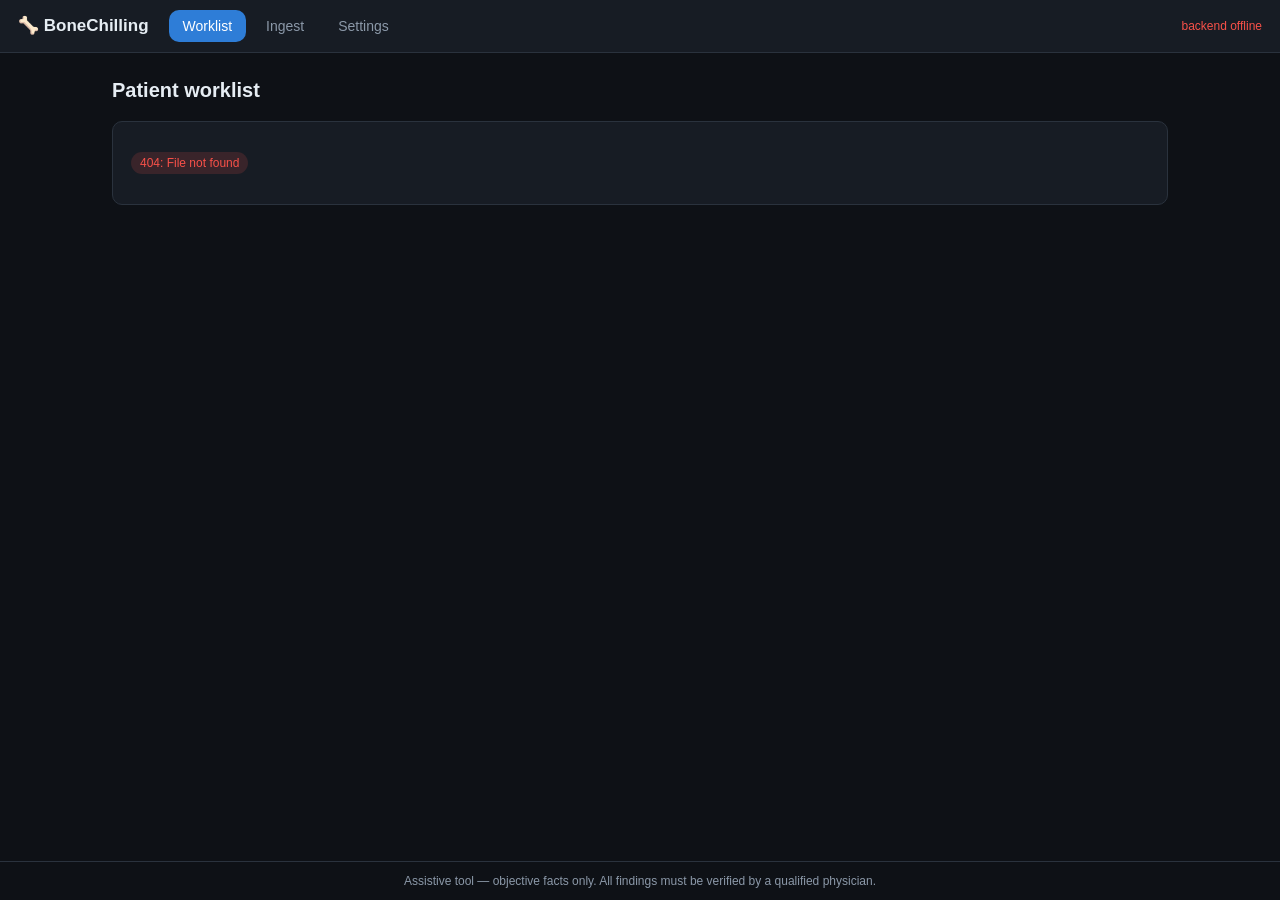
==== src/bonechiling/webui/index.html @ a7011df2 "Phase 3: desktop UI (static SPA) + pywebview shell - webui/: no-build single-page app (index.html + " ====
<!DOCTYPE html>
<html lang="en">
<head>
  <meta charset="UTF-8" />
  <meta name="viewport" content="width=device-width, initial-scale=1.0" />
  <title>BoneChilling — Orthopedic X-ray Reader</title>
  <link rel="stylesheet" href="styles.css" />
</head>
<body>
  <header class="topbar">
    <div class="brand">🦴 BoneChilling</div>
    <nav id="nav">
      <button data-view="worklist" class="active">Worklist</button>
      <button data-view="ingest">Ingest</button>
      <button data-view="settings">Settings</button>
    </nav>
    <div id="conn" class="conn">connecting…</div>
  </header>

  <main id="app"><div class="loading">Loading…</div></main>

  <footer class="disclaimer">
    Assistive tool — objective facts only. All findings must be verified by a qualified physician.
  </footer>

  <script type="module" src="app.js"></script>
</body>
</html>
---- src/bonechiling/webui/styles.css ----
:root {
  --bg: #0e1116; --panel: #171c24; --panel2: #1e252f; --border: #2a323d;
  --text: #e6edf3; --muted: #8b98a8; --accent: #4da3ff; --accent2: #2e7dd7;
  --ok: #3fb950; --warn: #d29922; --err: #f85149; --radius: 10px;
}
* { box-sizing: border-box; }
body {
  margin: 0; background: var(--bg); color: var(--text);
  font: 14px/1.5 -apple-system, "Segoe UI", Roboto, sans-serif;
  display: flex; flex-direction: column; min-height: 100vh;
}
.topbar {
  display: flex; align-items: center; gap: 20px; padding: 10px 18px;
  background: var(--panel); border-bottom: 1px solid var(--border);
}
.brand { font-size: 17px; font-weight: 700; }
#nav { display: flex; gap: 6px; flex: 1; }
#nav button {
  background: transparent; color: var(--muted); border: none; padding: 8px 14px;
  border-radius: var(--radius); cursor: pointer; font-size: 14px;
}
#nav button:hover { color: var(--text); background: var(--panel2); }
#nav button.active { color: #fff; background: var(--accent2); }
.conn { font-size: 12px; color: var(--muted); }
.conn.ok { color: var(--ok); } .conn.err { color: var(--err); }

main { flex: 1; padding: 22px; max-width: 1100px; width: 100%; margin: 0 auto; }
.disclaimer { text-align: center; color: var(--muted); font-size: 12px; padding: 10px; border-top: 1px solid var(--border); }

h2 { margin: 0 0 16px; font-size: 20px; }
.card { background: var(--panel); border: 1px solid var(--border); border-radius: var(--radius); padding: 18px; margin-bottom: 16px; }
label { display: block; font-size: 13px; color: var(--muted); margin: 12px 0 4px; }
input, select, textarea {
  width: 100%; background: var(--panel2); color: var(--text); border: 1px solid var(--border);
  border-radius: 8px; padding: 9px 11px; font: inherit;
}
textarea { resize: vertical; min-height: 70px; font-family: ui-monospace, monospace; }
button.btn {
  background: var(--accent2); color: #fff; border: none; border-radius: 8px;
  padding: 10px 18px; font-size: 14px; cursor: pointer; margin-top: 14px;
}
button.btn:hover { background: var(--accent); }
button.btn.secondary { background: var(--panel2); border: 1px solid var(--border); }
button.btn:disabled { opacity: .5; cursor: default; }

.row { display: flex; gap: 14px; flex-wrap: wrap; } .row > * { flex: 1; min-width: 220px; }
.pill { display: inline-block; padding: 2px 9px; border-radius: 999px; font-size: 12px; }
.pill.ok { background: rgba(63,185,80,.15); color: var(--ok); }
.pill.warn { background: rgba(210,153,34,.15); color: var(--warn); }
.pill.err { background: rgba(248,81,73,.15); color: var(--err); }
.pill.muted { background: var(--panel2); color: var(--muted); }

table { width: 100%; border-collapse: collapse; }
th, td { text-align: left; padding: 10px 12px; border-bottom: 1px solid var(--border); }
th { color: var(--muted); font-weight: 600; font-size: 12px; text-transform: uppercase; letter-spacing: .04em; }
tr.clickable:hover { background: var(--panel2); cursor: pointer; }

.log { background: #0a0d11; border: 1px solid var(--border); border-radius: 8px; padding: 12px;
  font-family: ui-monospace, monospace; font-size: 12.5px; max-height: 340px; overflow: auto; white-space: pre-wrap; }
.notice { background: rgba(210,153,34,.1); border: 1px solid var(--warn); color: #f0d08a;
  border-radius: 8px; padding: 10px 12px; font-size: 13px; margin-bottom: 14px; }
.muted { color: var(--muted); }
.kv { display: grid; grid-template-columns: 130px 1fr; gap: 6px 12px; font-size: 13px; }
.kv .k { color: var(--muted); }
.hint { font-size: 12px; color: var(--muted); margin-top: 4px; }
.progress-bar { height: 8px; background: var(--panel2); border-radius: 999px; overflow: hidden; margin: 10px 0; }
.progress-bar > div { height: 100%; background: var(--accent); width: 0; transition: width .3s; }
.films { display: grid; grid-template-columns: repeat(auto-fill, minmax(260px,1fr)); gap: 14px; }
.film { background: var(--panel2); border: 1px solid var(--border); border-radius: 8px; padding: 12px; }
.film h4 { margin: 0 0 6px; font-size: 14px; }
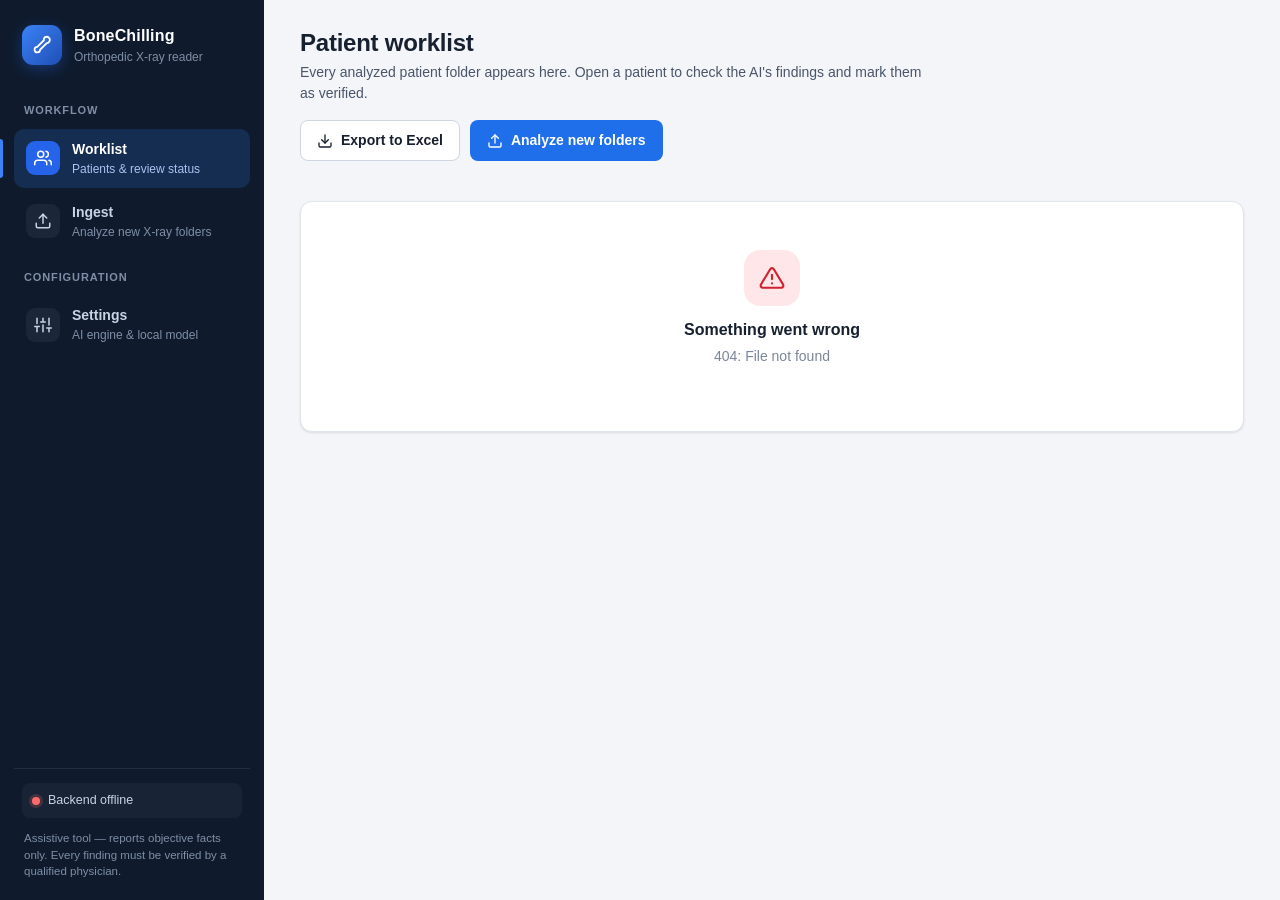
==== commit 459eea06: "Redesign web UI: structured layout, dashboard, guided ingest - App shell with sidebar navigation (se" ====
--- a/src/bonechiling/webui/index.html
+++ b/src/bonechiling/webui/index.html
@@ -7,22 +7,47 @@
   <link rel="stylesheet" href="styles.css" />
 </head>
 <body>
-  <header class="topbar">
-    <div class="brand">🦴 BoneChilling</div>
-    <nav id="nav">
-      <button data-view="worklist" class="active">Worklist</button>
-      <button data-view="ingest">Ingest</button>
-      <button data-view="settings">Settings</button>
-    </nav>
-    <div id="conn" class="conn">connecting…</div>
-  </header>
+  <div class="shell">
+    <aside class="sidebar">
+      <div class="brand">
+        <div class="brand-mark" aria-hidden="true">
+          <svg viewBox="0 0 24 24"><path d="M17 3a3 3 0 0 0-2.9 3.8L6.8 14.1A3 3 0 1 0 9.9 17.2l7.3-7.3A3 3 0 1 0 17 3Z"/></svg>
+        </div>
+        <div>
+          <div class="brand-name">BoneChilling</div>
+          <div class="brand-sub">Orthopedic X-ray reader</div>
+        </div>
+      </div>
 
-  <main id="app"><div class="loading">Loading…</div></main>
+      <nav id="nav" aria-label="Main">
+        <div class="nav-group">Workflow</div>
+        <button data-view="worklist" class="active">
+          <span class="ico" data-icon="users"></span>
+          <span class="nav-text"><b>Worklist</b><small>Patients &amp; review status</small></span>
+        </button>
+        <button data-view="ingest">
+          <span class="ico" data-icon="upload"></span>
+          <span class="nav-text"><b>Ingest</b><small>Analyze new X-ray folders</small></span>
+        </button>
+        <div class="nav-group">Configuration</div>
+        <button data-view="settings">
+          <span class="ico" data-icon="sliders"></span>
+          <span class="nav-text"><b>Settings</b><small>AI engine &amp; local model</small></span>
+        </button>
+      </nav>
 
-  <footer class="disclaimer">
-    Assistive tool — objective facts only. All findings must be verified by a qualified physician.
-  </footer>
+      <div class="sidebar-foot">
+        <div id="conn" class="conn"><span class="dot"></span><span class="conn-text">Connecting…</span></div>
+        <p class="disclaimer">
+          Assistive tool — reports objective facts only. Every finding must be verified by a qualified physician.
+        </p>
+      </div>
+    </aside>
 
+    <main id="app"><div class="loading">Loading…</div></main>
+  </div>
+
+  <div id="toasts" aria-live="polite"></div>
   <script type="module" src="app.js"></script>
 </body>
 </html>
--- a/src/bonechiling/webui/styles.css
+++ b/src/bonechiling/webui/styles.css
@@ -1,70 +1,295 @@
+/* BoneChilling UI — clinical light theme with automatic dark mode. */
 :root {
-  --bg: #0e1116; --panel: #171c24; --panel2: #1e252f; --border: #2a323d;
-  --text: #e6edf3; --muted: #8b98a8; --accent: #4da3ff; --accent2: #2e7dd7;
-  --ok: #3fb950; --warn: #d29922; --err: #f85149; --radius: 10px;
-}
+  --bg: #f3f5f9; --surface: #ffffff; --surface-2: #f7f9fc; --surface-3: #eef2f7;
+  --border: #e1e6ee; --border-strong: #cfd6e1;
+  --text: #16202f; --text-2: #4a5568; --muted: #7a8699;
+  --primary: #1f6feb; --primary-strong: #1858c4; --primary-soft: #e7f0ff;
+  --ok: #1a7f37; --ok-soft: #e3f5e8; --warn: #9a6700; --warn-soft: #fff4d6;
+  --err: #cf222e; --err-soft: #ffe7e9; --info: #6639ba; --info-soft: #f1ebff;
+  --sidebar: #0f1b2d; --sidebar-2: #17263d; --sidebar-text: #c9d4e3; --sidebar-muted: #7f8ea6;
+  --shadow: 0 1px 2px rgba(16,24,40,.05), 0 1px 3px rgba(16,24,40,.06);
+  --shadow-lg: 0 10px 30px rgba(16,24,40,.12);
+  --radius: 12px; --radius-sm: 8px;
+  --mono: ui-monospace, "Cascadia Mono", Consolas, monospace;
+}
+@media (prefers-color-scheme: dark) {
+  :root {
+    --bg: #0b1119; --surface: #121a25; --surface-2: #161f2c; --surface-3: #1c2735;
+    --border: #243143; --border-strong: #31415a;
+    --text: #e6edf5; --text-2: #b4c0d0; --muted: #8291a6;
+    --primary: #4c8dff; --primary-strong: #6aa0ff; --primary-soft: rgba(76,141,255,.14);
+    --ok: #46c46a; --ok-soft: rgba(70,196,106,.13); --warn: #e0b13f; --warn-soft: rgba(224,177,63,.13);
+    --err: #ff6b6b; --err-soft: rgba(255,107,107,.13); --info: #a985ff; --info-soft: rgba(169,133,255,.14);
+    --sidebar: #080d14; --sidebar-2: #111a26;
+    --shadow: 0 1px 2px rgba(0,0,0,.4); --shadow-lg: 0 10px 30px rgba(0,0,0,.5);
+  }
+}
+
 * { box-sizing: border-box; }
+html, body { height: 100%; }
 body {
   margin: 0; background: var(--bg); color: var(--text);
-  font: 14px/1.5 -apple-system, "Segoe UI", Roboto, sans-serif;
-  display: flex; flex-direction: column; min-height: 100vh;
-}
-.topbar {
-  display: flex; align-items: center; gap: 20px; padding: 10px 18px;
-  background: var(--panel); border-bottom: 1px solid var(--border);
-}
-.brand { font-size: 17px; font-weight: 700; }
-#nav { display: flex; gap: 6px; flex: 1; }
+  font: 14px/1.5 "Segoe UI", -apple-system, Roboto, "Helvetica Neue", sans-serif;
+  -webkit-font-smoothing: antialiased;
+}
+h1, h2, h3, h4 { margin: 0; line-height: 1.25; }
+a { color: var(--primary); }
+svg { width: 18px; height: 18px; fill: none; stroke: currentColor; stroke-width: 2; stroke-linecap: round; stroke-linejoin: round; flex: none; }
+
+/* ---------- shell ---------- */
+.shell { display: grid; grid-template-columns: 264px 1fr; min-height: 100vh; }
+.sidebar {
+  background: var(--sidebar); color: var(--sidebar-text);
+  display: flex; flex-direction: column; padding: 20px 14px;
+  position: sticky; top: 0; height: 100vh;
+}
+.brand { display: flex; align-items: center; gap: 12px; padding: 4px 8px 22px; }
+.brand-mark {
+  width: 40px; height: 40px; border-radius: 11px; display: grid; place-items: center;
+  background: linear-gradient(135deg, #3b82f6, #1f4fb5); color: #fff; box-shadow: 0 4px 14px rgba(37,99,235,.35);
+}
+.brand-mark svg { width: 22px; height: 22px; }
+.brand-name { font-weight: 700; font-size: 16px; color: #fff; letter-spacing: .01em; }
+.brand-sub { font-size: 12px; color: var(--sidebar-muted); }
+
+#nav { display: flex; flex-direction: column; gap: 4px; flex: 1; }
+.nav-group { font-size: 11px; text-transform: uppercase; letter-spacing: .08em; color: var(--sidebar-muted); padding: 14px 10px 6px; font-weight: 600; }
 #nav button {
-  background: transparent; color: var(--muted); border: none; padding: 8px 14px;
-  border-radius: var(--radius); cursor: pointer; font-size: 14px;
-}
-#nav button:hover { color: var(--text); background: var(--panel2); }
-#nav button.active { color: #fff; background: var(--accent2); }
-.conn { font-size: 12px; color: var(--muted); }
-.conn.ok { color: var(--ok); } .conn.err { color: var(--err); }
-
-main { flex: 1; padding: 22px; max-width: 1100px; width: 100%; margin: 0 auto; }
-.disclaimer { text-align: center; color: var(--muted); font-size: 12px; padding: 10px; border-top: 1px solid var(--border); }
-
-h2 { margin: 0 0 16px; font-size: 20px; }
-.card { background: var(--panel); border: 1px solid var(--border); border-radius: var(--radius); padding: 18px; margin-bottom: 16px; }
-label { display: block; font-size: 13px; color: var(--muted); margin: 12px 0 4px; }
+  display: flex; align-items: center; gap: 12px; width: 100%; text-align: left;
+  background: transparent; border: none; color: var(--sidebar-text); cursor: pointer;
+  padding: 10px 12px; border-radius: 10px; font: inherit; position: relative;
+}
+#nav button > * { pointer-events: none; }
+#nav button:hover { background: var(--sidebar-2); }
+#nav button.active { background: rgba(59,130,246,.18); color: #fff; }
+#nav button.active::before { content: ""; position: absolute; left: -14px; top: 10px; bottom: 10px; width: 3px; border-radius: 0 3px 3px 0; background: #3b82f6; }
+#nav .ico { width: 34px; height: 34px; border-radius: 9px; display: grid; place-items: center; background: rgba(255,255,255,.05); }
+#nav button.active .ico { background: #2563eb; color: #fff; }
+.nav-text { display: flex; flex-direction: column; }
+.nav-text b { font-weight: 600; font-size: 14px; }
+.nav-text small { font-size: 12px; color: var(--sidebar-muted); }
+#nav button.active .nav-text small { color: #a9c3ee; }
+
+.sidebar-foot { border-top: 1px solid rgba(255,255,255,.08); padding: 14px 8px 0; }
+.conn { display: flex; align-items: center; gap: 8px; font-size: 12.5px; padding: 8px 10px; border-radius: 8px; background: rgba(255,255,255,.04); }
+.conn .dot { width: 8px; height: 8px; border-radius: 50%; background: var(--sidebar-muted); }
+.conn.ok .dot { background: #46c46a; box-shadow: 0 0 0 3px rgba(70,196,106,.2); }
+.conn.err .dot { background: #ff6b6b; box-shadow: 0 0 0 3px rgba(255,107,107,.2); }
+.disclaimer { font-size: 11.5px; color: var(--sidebar-muted); margin: 12px 2px 0; line-height: 1.45; }
+
+main { padding: 28px 36px 48px; min-width: 0; max-width: 1280px; width: 100%; }
+.loading, .placeholder { color: var(--muted); padding: 40px; text-align: center; }
+
+/* ---------- page header ---------- */
+.page-head { display: flex; align-items: flex-end; justify-content: space-between; gap: 16px; margin-bottom: 22px; flex-wrap: wrap; }
+.page-head h1 { font-size: 24px; font-weight: 700; letter-spacing: -.01em; }
+.page-head p { margin: 4px 0 0; color: var(--text-2); max-width: 640px; }
+.crumbs { font-size: 13px; color: var(--muted); margin-bottom: 8px; display: flex; gap: 6px; align-items: center; }
+.crumbs a { color: var(--muted); text-decoration: none; cursor: pointer; }
+.crumbs a:hover { color: var(--primary); }
+.actions { display: flex; gap: 10px; flex-wrap: wrap; }
+
+/* ---------- cards ---------- */
+.card { background: var(--surface); border: 1px solid var(--border); border-radius: var(--radius); box-shadow: var(--shadow); margin-bottom: 18px; }
+.card-head { display: flex; align-items: center; justify-content: space-between; gap: 12px; padding: 16px 20px; border-bottom: 1px solid var(--border); }
+.card-head h3 { font-size: 15px; font-weight: 650; display: flex; align-items: center; gap: 9px; }
+.card-head h3 svg { color: var(--primary); }
+.card-head p { margin: 2px 0 0; font-size: 12.5px; color: var(--muted); }
+.card-body { padding: 18px 20px; }
+.card-body.flush { padding: 0; overflow-x: auto; }
+
+/* ---------- stats ---------- */
+.stats { display: grid; grid-template-columns: repeat(4, minmax(0,1fr)); gap: 16px; margin-bottom: 18px; }
+.stat { background: var(--surface); border: 1px solid var(--border); border-radius: var(--radius); box-shadow: var(--shadow); padding: 16px 18px; display: flex; gap: 14px; align-items: center; }
+.stat .ico { width: 42px; height: 42px; border-radius: 11px; display: grid; place-items: center; }
+.stat .ico svg { width: 20px; height: 20px; }
+.stat .val { font-size: 24px; font-weight: 700; line-height: 1.1; }
+.stat .lbl { font-size: 12.5px; color: var(--muted); }
+.tone-blue .ico { background: var(--primary-soft); color: var(--primary); }
+.tone-green .ico { background: var(--ok-soft); color: var(--ok); }
+.tone-amber .ico { background: var(--warn-soft); color: var(--warn); }
+.tone-purple .ico { background: var(--info-soft); color: var(--info); }
+
+.review-progress { display: flex; align-items: center; gap: 14px; font-size: 13px; color: var(--text-2); }
+.review-progress .progress { flex: 1; margin: 0; }
+
+/* ---------- forms ---------- */
+label, .label { display: block; font-size: 13px; font-weight: 600; color: var(--text); margin: 16px 0 6px; }
+label:first-child { margin-top: 0; }
+label .opt { font-weight: 400; color: var(--muted); }
 input, select, textarea {
-  width: 100%; background: var(--panel2); color: var(--text); border: 1px solid var(--border);
-  border-radius: 8px; padding: 9px 11px; font: inherit;
-}
-textarea { resize: vertical; min-height: 70px; font-family: ui-monospace, monospace; }
-button.btn {
-  background: var(--accent2); color: #fff; border: none; border-radius: 8px;
-  padding: 10px 18px; font-size: 14px; cursor: pointer; margin-top: 14px;
-}
-button.btn:hover { background: var(--accent); }
-button.btn.secondary { background: var(--panel2); border: 1px solid var(--border); }
-button.btn:disabled { opacity: .5; cursor: default; }
-
-.row { display: flex; gap: 14px; flex-wrap: wrap; } .row > * { flex: 1; min-width: 220px; }
-.pill { display: inline-block; padding: 2px 9px; border-radius: 999px; font-size: 12px; }
-.pill.ok { background: rgba(63,185,80,.15); color: var(--ok); }
-.pill.warn { background: rgba(210,153,34,.15); color: var(--warn); }
-.pill.err { background: rgba(248,81,73,.15); color: var(--err); }
-.pill.muted { background: var(--panel2); color: var(--muted); }
-
+  width: 100%; background: var(--surface); color: var(--text); border: 1px solid var(--border-strong);
+  border-radius: var(--radius-sm); padding: 9px 12px; font: inherit; transition: border-color .15s, box-shadow .15s;
+}
+input:focus, select:focus, textarea:focus { outline: none; border-color: var(--primary); box-shadow: 0 0 0 3px var(--primary-soft); }
+textarea { resize: vertical; min-height: 92px; }
+textarea.mono { font-family: var(--mono); font-size: 13px; }
+.hint { font-size: 12.5px; color: var(--muted); margin-top: 6px; }
+.field-row { display: grid; grid-template-columns: 1fr 1fr; gap: 16px; }
+
+.btn {
+  display: inline-flex; align-items: center; gap: 8px; justify-content: center;
+  background: var(--primary); color: #fff; border: 1px solid transparent; border-radius: var(--radius-sm);
+  padding: 9px 16px; font: inherit; font-weight: 600; cursor: pointer; text-decoration: none; white-space: nowrap;
+}
+.btn:hover { background: var(--primary-strong); }
+.btn.secondary { background: var(--surface); color: var(--text); border-color: var(--border-strong); }
+.btn.secondary:hover { background: var(--surface-3); }
+.btn.ghost { background: transparent; color: var(--text-2); }
+.btn.ghost:hover { background: var(--surface-3); }
+.btn:disabled { opacity: .55; cursor: default; }
+.btn svg { width: 16px; height: 16px; }
+.btn-row { display: flex; gap: 10px; flex-wrap: wrap; align-items: center; margin-top: 18px; }
+
+/* ---------- toolbar / filters ---------- */
+.toolbar { display: flex; gap: 12px; align-items: center; flex-wrap: wrap; padding: 14px 20px; border-bottom: 1px solid var(--border); }
+.search { position: relative; flex: 1; min-width: 220px; max-width: 380px; }
+.search svg { position: absolute; left: 11px; top: 50%; transform: translateY(-50%); color: var(--muted); width: 16px; height: 16px; }
+.search input { padding-left: 34px; }
+.seg { display: inline-flex; background: var(--surface-3); border-radius: 9px; padding: 3px; gap: 2px; }
+.seg button { border: none; background: transparent; color: var(--text-2); padding: 6px 12px; border-radius: 7px; font: inherit; font-size: 13px; cursor: pointer; }
+.seg button.on { background: var(--surface); color: var(--text); box-shadow: var(--shadow); font-weight: 600; }
+.seg .n { color: var(--muted); font-weight: 400; margin-left: 4px; }
+
+/* ---------- badges ---------- */
+.badge { display: inline-flex; align-items: center; gap: 6px; padding: 3px 10px; border-radius: 999px; font-size: 12px; font-weight: 600; white-space: nowrap; }
+.badge::before { content: ""; width: 6px; height: 6px; border-radius: 50%; background: currentColor; }
+.badge.ok { background: var(--ok-soft); color: var(--ok); }
+.badge.warn { background: var(--warn-soft); color: var(--warn); }
+.badge.err { background: var(--err-soft); color: var(--err); }
+.badge.info { background: var(--info-soft); color: var(--info); }
+.badge.muted { background: var(--surface-3); color: var(--text-2); }
+.chip { display: inline-block; padding: 2px 8px; border-radius: 6px; font-size: 12px; background: var(--surface-3); color: var(--text-2); border: 1px solid var(--border); }
+
+/* ---------- tables ---------- */
 table { width: 100%; border-collapse: collapse; }
-th, td { text-align: left; padding: 10px 12px; border-bottom: 1px solid var(--border); }
-th { color: var(--muted); font-weight: 600; font-size: 12px; text-transform: uppercase; letter-spacing: .04em; }
-tr.clickable:hover { background: var(--panel2); cursor: pointer; }
-
-.log { background: #0a0d11; border: 1px solid var(--border); border-radius: 8px; padding: 12px;
-  font-family: ui-monospace, monospace; font-size: 12.5px; max-height: 340px; overflow: auto; white-space: pre-wrap; }
-.notice { background: rgba(210,153,34,.1); border: 1px solid var(--warn); color: #f0d08a;
-  border-radius: 8px; padding: 10px 12px; font-size: 13px; margin-bottom: 14px; }
+th, td { text-align: left; padding: 12px 20px; border-bottom: 1px solid var(--border); vertical-align: middle; }
+th { color: var(--muted); font-weight: 600; font-size: 11.5px; text-transform: uppercase; letter-spacing: .06em; background: var(--surface-2); }
+tbody tr:last-child td { border-bottom: none; }
+tr.clickable { cursor: pointer; transition: background .1s; }
+tr.clickable:hover { background: var(--surface-2); }
+tr.clickable:hover .chev { color: var(--primary); transform: translateX(2px); }
+.chev { color: var(--muted); transition: transform .15s, color .15s; }
+.num { text-align: right; font-variant-numeric: tabular-nums; }
+.person { display: flex; align-items: center; gap: 12px; min-width: 0; }
+.person .meta { min-width: 0; }
+.person .nm { font-weight: 600; }
+.person .sub { font-size: 12px; color: var(--muted); white-space: nowrap; overflow: hidden; text-overflow: ellipsis; max-width: 420px; }
+.avatar { width: 36px; height: 36px; border-radius: 50%; display: grid; place-items: center; font-weight: 700; font-size: 13px; color: #fff; flex: none; }
+.avatar.lg { width: 56px; height: 56px; font-size: 19px; }
+
+/* ---------- empty states ---------- */
+.empty { text-align: center; padding: 48px 24px; }
+.empty .ico { width: 56px; height: 56px; border-radius: 16px; display: inline-grid; place-items: center; background: var(--primary-soft); color: var(--primary); margin-bottom: 14px; }
+.empty .ico svg { width: 26px; height: 26px; }
+.empty h3 { font-size: 16px; margin-bottom: 6px; }
+.empty p { color: var(--muted); margin: 0 auto 16px; max-width: 420px; }
+
+/* ---------- patient detail ---------- */
+.patient-hero { display: flex; gap: 18px; align-items: center; padding: 20px; flex-wrap: wrap; }
+.patient-hero h1 { font-size: 22px; display: flex; gap: 10px; align-items: center; flex-wrap: wrap; }
+.patient-hero .folder { font-size: 12.5px; color: var(--muted); font-family: var(--mono); margin-top: 4px; word-break: break-all; }
+.facts { display: grid; grid-template-columns: repeat(4, minmax(0,1fr)); border-top: 1px solid var(--border); }
+.facts > div { padding: 14px 20px; border-right: 1px solid var(--border); }
+.facts > div:last-child { border-right: none; }
+.facts .k { font-size: 11.5px; text-transform: uppercase; letter-spacing: .06em; color: var(--muted); font-weight: 600; }
+.facts .v { font-size: 15px; font-weight: 600; margin-top: 2px; }
+.two-col { display: grid; grid-template-columns: minmax(0,1fr) 360px; gap: 18px; align-items: start; }
+.side { position: sticky; top: 20px; }
+.section-title { display: flex; align-items: center; justify-content: space-between; margin: 4px 0 12px; }
+.section-title h2 { font-size: 16px; font-weight: 650; }
+
+.films { display: grid; grid-template-columns: repeat(auto-fill, minmax(300px,1fr)); gap: 16px; }
+.film { background: var(--surface); border: 1px solid var(--border); border-radius: var(--radius); box-shadow: var(--shadow); overflow: hidden; border-top: 3px solid var(--ok); }
+.film.has-error { border-top-color: var(--err); }
+.film.has-warn { border-top-color: var(--warn); }
+.film-head { padding: 14px 16px 10px; display: flex; justify-content: space-between; gap: 10px; align-items: flex-start; }
+.film-head h4 { font-size: 15px; font-weight: 650; text-transform: capitalize; }
+.film-head .views { display: flex; gap: 4px; flex-wrap: wrap; margin-top: 6px; }
+.film-sec { padding: 10px 16px; border-top: 1px solid var(--border); }
+.film-sec .k { font-size: 11px; text-transform: uppercase; letter-spacing: .06em; color: var(--muted); font-weight: 600; margin-bottom: 3px; display: flex; align-items: center; gap: 6px; }
+.film-sec .k svg { width: 13px; height: 13px; }
+.film-sec ul { margin: 0; padding-left: 18px; }
+.film-foot { padding: 9px 16px; background: var(--surface-2); border-top: 1px solid var(--border); font-size: 12px; color: var(--muted); display: flex; justify-content: space-between; gap: 8px; }
+.film-err { color: var(--err); font-size: 12.5px; }
+
+.hw-list { list-style: none; margin: 0; padding: 0; }
+.hw-list li { display: flex; gap: 10px; padding: 9px 0; border-bottom: 1px dashed var(--border); align-items: flex-start; }
+.hw-list li:last-child { border-bottom: none; }
+.hw-list li svg { color: var(--info); margin-top: 2px; width: 16px; height: 16px; }
+
+/* ---------- ingest stepper ---------- */
+.stepper { display: flex; gap: 0; margin-bottom: 22px; background: var(--surface); border: 1px solid var(--border); border-radius: var(--radius); box-shadow: var(--shadow); overflow: hidden; }
+.step { flex: 1; display: flex; gap: 12px; align-items: center; padding: 14px 18px; position: relative; color: var(--muted); }
+.step + .step { border-left: 1px solid var(--border); }
+.step .n { width: 30px; height: 30px; border-radius: 50%; display: grid; place-items: center; font-weight: 700; font-size: 13px; background: var(--surface-3); color: var(--text-2); flex: none; }
+.step b { display: block; color: var(--text-2); font-size: 13.5px; }
+.step small { font-size: 12px; }
+.step.active { background: var(--primary-soft); }
+.step.active .n { background: var(--primary); color: #fff; }
+.step.active b { color: var(--text); }
+.step.done .n { background: var(--ok); color: #fff; }
+.step.done b { color: var(--text); }
+
+.tree { font-family: var(--mono); font-size: 12.5px; background: var(--surface-2); border: 1px solid var(--border); border-radius: var(--radius-sm); padding: 12px 14px; color: var(--text-2); line-height: 1.7; white-space: pre; overflow-x: auto; }
+.tips { list-style: none; padding: 0; margin: 0; }
+.tips li { display: flex; gap: 10px; padding: 7px 0; font-size: 13px; color: var(--text-2); }
+.tips li svg { color: var(--ok); width: 16px; height: 16px; margin-top: 2px; }
+
+.mini-stats { display: grid; grid-template-columns: repeat(4, minmax(0,1fr)); gap: 12px; margin-bottom: 14px; }
+.mini-stats > div { background: var(--surface-2); border: 1px solid var(--border); border-radius: var(--radius-sm); padding: 10px 14px; }
+.mini-stats .v { font-size: 20px; font-weight: 700; }
+.mini-stats .k { font-size: 12px; color: var(--muted); }
+.progress { height: 8px; background: var(--surface-3); border-radius: 999px; overflow: hidden; margin: 6px 0 14px; }
+.progress > div { height: 100%; background: linear-gradient(90deg, var(--primary), #60a5fa); width: 0; transition: width .35s; border-radius: 999px; }
+.progress.ok > div { background: var(--ok); }
+
+.log { background: #0b1220; color: #cbd5e1; border-radius: var(--radius-sm); padding: 12px 14px; font-family: var(--mono); font-size: 12.5px; max-height: 320px; overflow: auto; white-space: pre-wrap; line-height: 1.6; }
+.log .l-ok { color: #6ee7a0; } .log .l-skip { color: #94a3b8; } .log .l-err { color: #fca5a5; } .log .l-dir { color: #93c5fd; font-weight: 600; }
+
+/* ---------- settings ---------- */
+.set-section { display: grid; grid-template-columns: 280px minmax(0,1fr); gap: 28px; padding: 24px 0; border-bottom: 1px solid var(--border); }
+.set-section:first-of-type { padding-top: 0; }
+.set-section:last-child { border-bottom: none; }
+.set-section .desc h3 { font-size: 15px; font-weight: 650; display: flex; gap: 8px; align-items: center; }
+.set-section .desc h3 svg { color: var(--primary); }
+.set-section .desc p { color: var(--text-2); font-size: 13px; margin: 6px 0 0; }
+.set-section .card { margin: 0; }
+.kv { display: grid; grid-template-columns: 120px 1fr; gap: 10px 14px; font-size: 13.5px; align-items: center; }
+.kv .k { color: var(--muted); }
+.callout { display: flex; gap: 12px; padding: 12px 14px; border-radius: var(--radius-sm); font-size: 13px; background: var(--primary-soft); color: var(--text); margin-top: 14px; }
+.callout svg { color: var(--primary); margin-top: 1px; }
+.callout.warn { background: var(--warn-soft); } .callout.warn svg { color: var(--warn); }
+.status-msg { margin-top: 14px; display: flex; gap: 10px; align-items: center; flex-wrap: wrap; font-size: 13px; color: var(--text-2); }
+
+/* ---------- toasts ---------- */
+#toasts { position: fixed; right: 20px; bottom: 20px; display: flex; flex-direction: column; gap: 10px; z-index: 50; }
+.toast { background: var(--surface); border: 1px solid var(--border); border-left: 4px solid var(--primary); box-shadow: var(--shadow-lg); border-radius: var(--radius-sm); padding: 11px 16px; min-width: 260px; max-width: 380px; font-size: 13.5px; animation: slide .2s ease-out; }
+.toast.ok { border-left-color: var(--ok); } .toast.err { border-left-color: var(--err); }
+@keyframes slide { from { transform: translateY(8px); opacity: 0; } to { transform: none; opacity: 1; } }
+
 .muted { color: var(--muted); }
-.kv { display: grid; grid-template-columns: 130px 1fr; gap: 6px 12px; font-size: 13px; }
-.kv .k { color: var(--muted); }
-.hint { font-size: 12px; color: var(--muted); margin-top: 4px; }
-.progress-bar { height: 8px; background: var(--panel2); border-radius: 999px; overflow: hidden; margin: 10px 0; }
-.progress-bar > div { height: 100%; background: var(--accent); width: 0; transition: width .3s; }
-.films { display: grid; grid-template-columns: repeat(auto-fill, minmax(260px,1fr)); gap: 14px; }
-.film { background: var(--panel2); border: 1px solid var(--border); border-radius: 8px; padding: 12px; }
-.film h4 { margin: 0 0 6px; font-size: 14px; }
+.mono { font-family: var(--mono); }
+
+/* ---------- responsive ---------- */
+@media (max-width: 1100px) {
+  .two-col { grid-template-columns: 1fr; }
+  .side { position: static; }
+  .stats { grid-template-columns: repeat(2, minmax(0,1fr)); }
+  .set-section { grid-template-columns: 1fr; gap: 12px; }
+}
+@media (max-width: 820px) {
+  .shell { grid-template-columns: 1fr; }
+  .sidebar { position: static; height: auto; padding: 12px; }
+  .brand { padding-bottom: 10px; }
+  #nav { flex-direction: row; overflow-x: auto; }
+  .nav-group, .nav-text small, .sidebar-foot .disclaimer { display: none; }
+  #nav button.active::before { display: none; }
+  main { padding: 20px 16px 40px; }
+  .facts, .mini-stats { grid-template-columns: repeat(2, minmax(0,1fr)); }
+  .stepper { flex-direction: column; } .step + .step { border-left: none; border-top: 1px solid var(--border); }
+  .field-row { grid-template-columns: 1fr; }
+  .hide-sm { display: none; }
+  .person .sub { max-width: 150px; }
+  th, td { padding: 12px 14px; }
+}
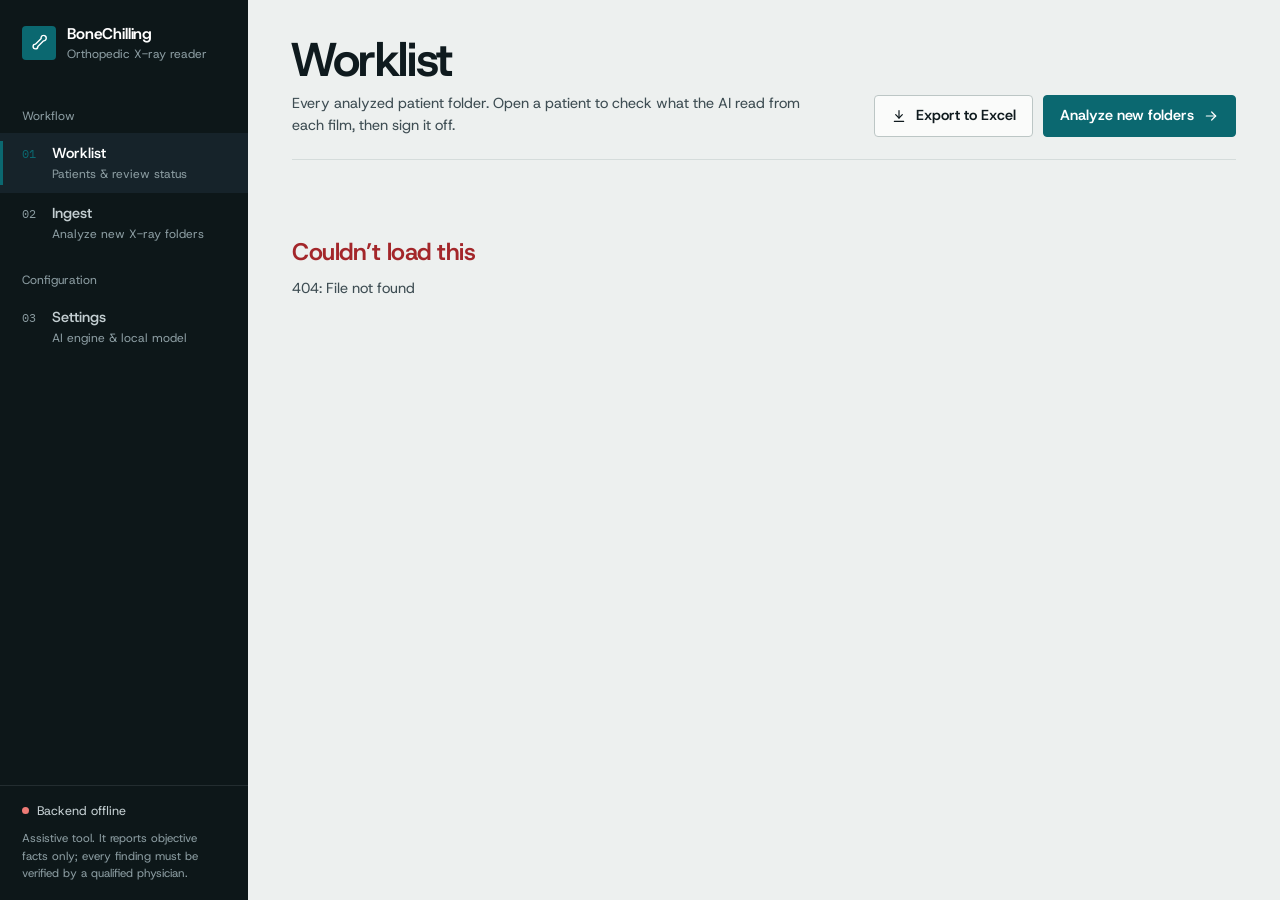
==== commit b0eb03ea: "Redesign UI with the awwwards art-direction system ("reading room") Concept: the app is a radiology " ====
--- a/src/bonechiling/webui/index.html
+++ b/src/bonechiling/webui/index.html
@@ -4,9 +4,11 @@
   <meta charset="UTF-8" />
   <meta name="viewport" content="width=device-width, initial-scale=1.0" />
   <title>BoneChilling — Orthopedic X-ray Reader</title>
+  <link rel="preload" href="fonts/host-grotesk-400_700-normal.woff2" as="font" type="font/woff2" crossorigin />
   <link rel="stylesheet" href="styles.css" />
 </head>
 <body>
+  <a class="skip" href="#app">Skip to content</a>
   <div class="shell">
     <aside class="sidebar">
       <div class="brand">
@@ -22,16 +24,16 @@
       <nav id="nav" aria-label="Main">
         <div class="nav-group">Workflow</div>
         <button data-view="worklist" class="active">
-          <span class="ico" data-icon="users"></span>
+          <span class="idx">01</span>
           <span class="nav-text"><b>Worklist</b><small>Patients &amp; review status</small></span>
         </button>
         <button data-view="ingest">
-          <span class="ico" data-icon="upload"></span>
+          <span class="idx">02</span>
           <span class="nav-text"><b>Ingest</b><small>Analyze new X-ray folders</small></span>
         </button>
         <div class="nav-group">Configuration</div>
         <button data-view="settings">
-          <span class="ico" data-icon="sliders"></span>
+          <span class="idx">03</span>
           <span class="nav-text"><b>Settings</b><small>AI engine &amp; local model</small></span>
         </button>
       </nav>
@@ -39,12 +41,12 @@
       <div class="sidebar-foot">
         <div id="conn" class="conn"><span class="dot"></span><span class="conn-text">Connecting…</span></div>
         <p class="disclaimer">
-          Assistive tool — reports objective facts only. Every finding must be verified by a qualified physician.
+          Assistive tool. It reports objective facts only; every finding must be verified by a qualified physician.
         </p>
       </div>
     </aside>
 
-    <main id="app"><div class="loading">Loading…</div></main>
+    <main id="app" tabindex="-1"><div class="loading">Loading…</div></main>
   </div>
 
   <div id="toasts" aria-live="polite"></div>
--- a/src/bonechiling/webui/styles.css
+++ b/src/bonechiling/webui/styles.css
@@ -1,295 +1,371 @@
-/* BoneChilling UI — clinical light theme with automatic dark mode. */
+/* BoneChilling — "reading room" design system. See DESIGN.md for the concept card. */
+
+@font-face {
+  font-family: "Host Grotesk";
+  src: url("fonts/host-grotesk-400_700-normal.woff2") format("woff2");
+  font-weight: 400 700; font-style: normal; font-display: swap;
+}
+@font-face {
+  font-family: "Plex Mono";
+  src: url("fonts/plex-mono-400-normal.woff2") format("woff2");
+  font-weight: 400; font-style: normal; font-display: swap;
+}
+@font-face {
+  font-family: "Plex Mono";
+  src: url("fonts/plex-mono-500-normal.woff2") format("woff2");
+  font-weight: 500; font-style: normal; font-display: swap;
+}
+
+/* Palette roles: ground = lightbox glass, ink = film base, accent = film-base teal (rare),
+   curtain = darkroom. Status hues are semantic only. */
 :root {
-  --bg: #f3f5f9; --surface: #ffffff; --surface-2: #f7f9fc; --surface-3: #eef2f7;
-  --border: #e1e6ee; --border-strong: #cfd6e1;
-  --text: #16202f; --text-2: #4a5568; --muted: #7a8699;
-  --primary: #1f6feb; --primary-strong: #1858c4; --primary-soft: #e7f0ff;
-  --ok: #1a7f37; --ok-soft: #e3f5e8; --warn: #9a6700; --warn-soft: #fff4d6;
-  --err: #cf222e; --err-soft: #ffe7e9; --info: #6639ba; --info-soft: #f1ebff;
-  --sidebar: #0f1b2d; --sidebar-2: #17263d; --sidebar-text: #c9d4e3; --sidebar-muted: #7f8ea6;
-  --shadow: 0 1px 2px rgba(16,24,40,.05), 0 1px 3px rgba(16,24,40,.06);
-  --shadow-lg: 0 10px 30px rgba(16,24,40,.12);
-  --radius: 12px; --radius-sm: 8px;
-  --mono: ui-monospace, "Cascadia Mono", Consolas, monospace;
+  --ground: #edf0ef; --surface: #fafbfa; --surface-2: #f3f5f4; --surface-3: #e6eae9;
+  --line: #d5dcdb; --line-strong: #bcc6c5;
+  --ink: #0f1a1e; --ink-2: #3e4d53; --muted: #5e6d73;
+  --accent: #0b6870; --accent-strong: #08555c; --accent-soft: #dcecec; --on-accent: #ffffff;
+  --ok: #2f6b3a; --ok-soft: #e2eee3; --warn: #8a5a00; --warn-soft: #f6ebd3;
+  --err: #a3262a; --err-soft: #f6e0df;
+  --curtain: #0d1719; --curtain-2: #16232a; --curtain-line: rgba(195,206,209,.12);
+  --curtain-text: #c3ced1; --curtain-muted: #8a9ba0;
+  --film: #121c20; --film-text: #d7e0e2; --film-muted: #8fa0a5;
+
+  --f-text: "Host Grotesk", "Segoe UI", system-ui, sans-serif;
+  --f-mono: "Plex Mono", ui-monospace, Consolas, monospace;
+  --t-xl: clamp(2rem, 1.2rem + 2.2vw, 3.25rem);
+  --t-num: clamp(2.25rem, 1.6rem + 1.6vw, 3.5rem);
+  --t-l: clamp(1.25rem, 1.1rem + .5vw, 1.5rem);
+  --t-body: 14.5px; --t-s: 13px; --t-xs: 12px;
+
+  --r: 4px;
+  --ease: cubic-bezier(.2, .7, .2, 1);
+  --d-fast: 160ms; --d: 240ms; --d-slow: 320ms;
+  --shadow-pop: 0 10px 28px rgba(15,26,30,.16);
 }
 @media (prefers-color-scheme: dark) {
   :root {
-    --bg: #0b1119; --surface: #121a25; --surface-2: #161f2c; --surface-3: #1c2735;
-    --border: #243143; --border-strong: #31415a;
-    --text: #e6edf5; --text-2: #b4c0d0; --muted: #8291a6;
-    --primary: #4c8dff; --primary-strong: #6aa0ff; --primary-soft: rgba(76,141,255,.14);
-    --ok: #46c46a; --ok-soft: rgba(70,196,106,.13); --warn: #e0b13f; --warn-soft: rgba(224,177,63,.13);
-    --err: #ff6b6b; --err-soft: rgba(255,107,107,.13); --info: #a985ff; --info-soft: rgba(169,133,255,.14);
-    --sidebar: #080d14; --sidebar-2: #111a26;
-    --shadow: 0 1px 2px rgba(0,0,0,.4); --shadow-lg: 0 10px 30px rgba(0,0,0,.5);
+    --ground: #0a1013; --surface: #10181c; --surface-2: #141e23; --surface-3: #1b272d;
+    --line: #24333a; --line-strong: #33454d;
+    --ink: #e3eaeb; --ink-2: #b3c0c3; --muted: #84959a;
+    --accent: #5cb8c0; --accent-strong: #7ccbd2; --accent-soft: rgba(92,184,192,.14); --on-accent: #061012;
+    --ok: #6dbe7c; --ok-soft: rgba(109,190,124,.13); --warn: #d9a84a; --warn-soft: rgba(217,168,74,.13);
+    --err: #ee7b76; --err-soft: rgba(238,123,118,.13);
+    --curtain: #060b0d; --curtain-2: #111b20; --film: #060b0d;
+    --shadow-pop: 0 10px 28px rgba(0,0,0,.5);
   }
 }
 
 * { box-sizing: border-box; }
 html, body { height: 100%; }
 body {
-  margin: 0; background: var(--bg); color: var(--text);
-  font: 14px/1.5 "Segoe UI", -apple-system, Roboto, "Helvetica Neue", sans-serif;
-  -webkit-font-smoothing: antialiased;
-}
-h1, h2, h3, h4 { margin: 0; line-height: 1.25; }
-a { color: var(--primary); }
-svg { width: 18px; height: 18px; fill: none; stroke: currentColor; stroke-width: 2; stroke-linecap: round; stroke-linejoin: round; flex: none; }
+  margin: 0; background: var(--ground); color: var(--ink);
+  font: 400 var(--t-body)/1.5 var(--f-text);
+  -webkit-font-smoothing: antialiased; font-feature-settings: "kern";
+}
+::selection { background: var(--accent); color: var(--on-accent); }
+:focus-visible { outline: 2px solid var(--accent); outline-offset: 2px; }
+h1, h2, h3, h4 { margin: 0; font-weight: 600; line-height: 1.15; }
+a { color: var(--accent); }
+.mono { font-family: var(--f-mono); font-size: .92em; letter-spacing: 0; }
+.muted { color: var(--muted); }
+.num { font-variant-numeric: tabular-nums; }
+svg { width: 18px; height: 18px; fill: none; stroke: currentColor; stroke-width: 1.8; stroke-linecap: round; stroke-linejoin: round; flex: none; }
+
+.skip { position: absolute; left: 12px; top: -48px; z-index: 100; background: var(--accent); color: var(--on-accent); padding: 8px 14px; border-radius: var(--r); text-decoration: none; font-weight: 600; }
+.skip:focus { top: 12px; }
 
 /* ---------- shell ---------- */
-.shell { display: grid; grid-template-columns: 264px 1fr; min-height: 100vh; }
+.shell { display: grid; grid-template-columns: 248px minmax(0, 1fr); min-height: 100vh; }
 .sidebar {
-  background: var(--sidebar); color: var(--sidebar-text);
-  display: flex; flex-direction: column; padding: 20px 14px;
+  background: var(--curtain); color: var(--curtain-text);
+  display: flex; flex-direction: column; padding: 22px 0 18px;
   position: sticky; top: 0; height: 100vh;
 }
-.brand { display: flex; align-items: center; gap: 12px; padding: 4px 8px 22px; }
-.brand-mark {
-  width: 40px; height: 40px; border-radius: 11px; display: grid; place-items: center;
-  background: linear-gradient(135deg, #3b82f6, #1f4fb5); color: #fff; box-shadow: 0 4px 14px rgba(37,99,235,.35);
-}
-.brand-mark svg { width: 22px; height: 22px; }
-.brand-name { font-weight: 700; font-size: 16px; color: #fff; letter-spacing: .01em; }
-.brand-sub { font-size: 12px; color: var(--sidebar-muted); }
-
-#nav { display: flex; flex-direction: column; gap: 4px; flex: 1; }
-.nav-group { font-size: 11px; text-transform: uppercase; letter-spacing: .08em; color: var(--sidebar-muted); padding: 14px 10px 6px; font-weight: 600; }
+.brand { display: flex; align-items: center; gap: 11px; padding: 0 22px 26px; }
+.brand-mark { width: 34px; height: 34px; border-radius: var(--r); display: grid; place-items: center; background: var(--accent); color: var(--on-accent); }
+.brand-mark svg { width: 19px; height: 19px; }
+.brand-name { font-weight: 650; font-size: 15.5px; color: #fff; letter-spacing: -.01em; }
+.brand-sub { font-size: 12px; color: var(--curtain-muted); }
+
+#nav { display: flex; flex-direction: column; flex: 1; }
+.nav-group { font-size: 12px; color: var(--curtain-muted); padding: 18px 22px 8px; }
 #nav button {
-  display: flex; align-items: center; gap: 12px; width: 100%; text-align: left;
-  background: transparent; border: none; color: var(--sidebar-text); cursor: pointer;
-  padding: 10px 12px; border-radius: 10px; font: inherit; position: relative;
+  display: grid; grid-template-columns: 26px 1fr; align-items: baseline; gap: 4px;
+  width: 100%; text-align: left; background: transparent; border: none; color: var(--curtain-text);
+  cursor: pointer; padding: 10px 22px; font: inherit; position: relative;
+  transition: background var(--d-fast) var(--ease), color var(--d-fast) var(--ease);
 }
 #nav button > * { pointer-events: none; }
-#nav button:hover { background: var(--sidebar-2); }
-#nav button.active { background: rgba(59,130,246,.18); color: #fff; }
-#nav button.active::before { content: ""; position: absolute; left: -14px; top: 10px; bottom: 10px; width: 3px; border-radius: 0 3px 3px 0; background: #3b82f6; }
-#nav .ico { width: 34px; height: 34px; border-radius: 9px; display: grid; place-items: center; background: rgba(255,255,255,.05); }
-#nav button.active .ico { background: #2563eb; color: #fff; }
-.nav-text { display: flex; flex-direction: column; }
-.nav-text b { font-weight: 600; font-size: 14px; }
-.nav-text small { font-size: 12px; color: var(--sidebar-muted); }
-#nav button.active .nav-text small { color: #a9c3ee; }
-
-.sidebar-foot { border-top: 1px solid rgba(255,255,255,.08); padding: 14px 8px 0; }
-.conn { display: flex; align-items: center; gap: 8px; font-size: 12.5px; padding: 8px 10px; border-radius: 8px; background: rgba(255,255,255,.04); }
-.conn .dot { width: 8px; height: 8px; border-radius: 50%; background: var(--sidebar-muted); }
-.conn.ok .dot { background: #46c46a; box-shadow: 0 0 0 3px rgba(70,196,106,.2); }
-.conn.err .dot { background: #ff6b6b; box-shadow: 0 0 0 3px rgba(255,107,107,.2); }
-.disclaimer { font-size: 11.5px; color: var(--sidebar-muted); margin: 12px 2px 0; line-height: 1.45; }
-
-main { padding: 28px 36px 48px; min-width: 0; max-width: 1280px; width: 100%; }
-.loading, .placeholder { color: var(--muted); padding: 40px; text-align: center; }
-
-/* ---------- page header ---------- */
-.page-head { display: flex; align-items: flex-end; justify-content: space-between; gap: 16px; margin-bottom: 22px; flex-wrap: wrap; }
-.page-head h1 { font-size: 24px; font-weight: 700; letter-spacing: -.01em; }
-.page-head p { margin: 4px 0 0; color: var(--text-2); max-width: 640px; }
-.crumbs { font-size: 13px; color: var(--muted); margin-bottom: 8px; display: flex; gap: 6px; align-items: center; }
-.crumbs a { color: var(--muted); text-decoration: none; cursor: pointer; }
-.crumbs a:hover { color: var(--primary); }
+#nav .idx { font-family: var(--f-mono); font-size: 11.5px; color: var(--curtain-muted); }
+#nav .nav-text { display: flex; flex-direction: column; transition: transform var(--d) var(--ease); }
+#nav .nav-text b { font-weight: 550; font-size: 14.5px; }
+#nav .nav-text small { font-size: 12px; color: var(--curtain-muted); }
+#nav button:hover { background: var(--curtain-2); color: #fff; }
+#nav button:hover .nav-text { transform: translateX(4px); }
+#nav button::before {
+  content: ""; position: absolute; left: 0; top: 8px; bottom: 8px; width: 3px; background: var(--accent);
+  transform: scaleY(0); transform-origin: top; transition: transform var(--d) var(--ease);
+}
+#nav button.active { color: #fff; background: var(--curtain-2); }
+#nav button.active::before { transform: scaleY(1); }
+#nav button.active .idx { color: var(--accent); }
+
+.sidebar-foot { padding: 16px 22px 0; border-top: 1px solid var(--curtain-line); }
+.conn { display: flex; align-items: center; gap: 8px; font-size: 12.5px; }
+.conn .dot { width: 7px; height: 7px; border-radius: 50%; background: var(--curtain-muted); }
+.conn.ok .dot { background: #6dbe7c; }
+.conn.err .dot { background: #ee7b76; }
+.disclaimer { font-size: 11.5px; color: var(--curtain-muted); margin: 10px 0 0; line-height: 1.5; }
+
+main { padding: 36px 44px 64px; min-width: 0; max-width: 1320px; width: 100%; }
+main:focus { outline: none; }
+.loading, .placeholder { color: var(--muted); padding: 40px 0; }
+
+/* ---------- page header (statement) ---------- */
+.page-head { display: flex; align-items: flex-end; justify-content: space-between; gap: 24px; padding-bottom: 22px; margin-bottom: 26px; border-bottom: 1px solid var(--line); flex-wrap: wrap; }
+.page-head h1 { font-size: var(--t-xl); letter-spacing: -.03em; line-height: 1; font-weight: 650; text-wrap: balance; margin-left: -.04em; }
+.page-head p { margin: 10px 0 0; color: var(--ink-2); max-width: 58ch; }
+.crumbs { font-size: var(--t-s); color: var(--muted); margin-bottom: 14px; display: flex; gap: 6px; align-items: center; }
+.crumbs svg { width: 14px; height: 14px; }
+.crumbs a { color: var(--muted); text-decoration: none; cursor: pointer; background: linear-gradient(currentColor, currentColor) 0 100% / 0 1px no-repeat; transition: background-size var(--d) var(--ease), color var(--d-fast); }
+.crumbs a:hover { color: var(--ink); background-size: 100% 1px; }
 .actions { display: flex; gap: 10px; flex-wrap: wrap; }
 
-/* ---------- cards ---------- */
-.card { background: var(--surface); border: 1px solid var(--border); border-radius: var(--radius); box-shadow: var(--shadow); margin-bottom: 18px; }
-.card-head { display: flex; align-items: center; justify-content: space-between; gap: 12px; padding: 16px 20px; border-bottom: 1px solid var(--border); }
-.card-head h3 { font-size: 15px; font-weight: 650; display: flex; align-items: center; gap: 9px; }
-.card-head h3 svg { color: var(--primary); }
-.card-head p { margin: 2px 0 0; font-size: 12.5px; color: var(--muted); }
-.card-body { padding: 18px 20px; }
-.card-body.flush { padding: 0; overflow-x: auto; }
-
-/* ---------- stats ---------- */
-.stats { display: grid; grid-template-columns: repeat(4, minmax(0,1fr)); gap: 16px; margin-bottom: 18px; }
-.stat { background: var(--surface); border: 1px solid var(--border); border-radius: var(--radius); box-shadow: var(--shadow); padding: 16px 18px; display: flex; gap: 14px; align-items: center; }
-.stat .ico { width: 42px; height: 42px; border-radius: 11px; display: grid; place-items: center; }
-.stat .ico svg { width: 20px; height: 20px; }
-.stat .val { font-size: 24px; font-weight: 700; line-height: 1.1; }
-.stat .lbl { font-size: 12.5px; color: var(--muted); }
-.tone-blue .ico { background: var(--primary-soft); color: var(--primary); }
-.tone-green .ico { background: var(--ok-soft); color: var(--ok); }
-.tone-amber .ico { background: var(--warn-soft); color: var(--warn); }
-.tone-purple .ico { background: var(--info-soft); color: var(--info); }
-
-.review-progress { display: flex; align-items: center; gap: 14px; font-size: 13px; color: var(--text-2); }
-.review-progress .progress { flex: 1; margin: 0; }
+/* ---------- panels (flat, hairline) ---------- */
+.panel { background: var(--surface); border: 1px solid var(--line); border-radius: var(--r); margin-bottom: 22px; }
+.panel-head { display: flex; align-items: baseline; justify-content: space-between; gap: 12px; padding: 16px 20px; border-bottom: 1px solid var(--line); flex-wrap: wrap; }
+.panel-head h3 { font-size: 15px; font-weight: 600; }
+.panel-head p { margin: 2px 0 0; font-size: var(--t-s); color: var(--muted); }
+.panel-body { padding: 18px 20px; }
+
+/* ---------- facts strip (big numerals) ---------- */
+.facts-strip { display: grid; grid-template-columns: repeat(4, minmax(0, 1fr)); border-top: 1px solid var(--line); border-bottom: 1px solid var(--line); margin-bottom: 30px; }
+.fact { padding: 18px 22px 20px 0; }
+.fact + .fact { padding-left: 22px; border-left: 1px solid var(--line); }
+.fact .val { font-size: var(--t-num); font-weight: 600; letter-spacing: -.04em; line-height: 1; font-variant-numeric: tabular-nums; }
+.fact .lbl { font-size: var(--t-s); color: var(--muted); margin-top: 8px; }
+.fact.warn .val { color: var(--warn); }
+.fact .bar { height: 3px; background: var(--surface-3); margin-top: 12px; border-radius: 2px; overflow: hidden; }
+.fact .bar > div { height: 100%; background: var(--ok); width: 0; transition: width .8s var(--ease); }
 
 /* ---------- forms ---------- */
-label, .label { display: block; font-size: 13px; font-weight: 600; color: var(--text); margin: 16px 0 6px; }
+label, .label { display: block; font-size: var(--t-s); font-weight: 600; color: var(--ink); margin: 18px 0 6px; }
 label:first-child { margin-top: 0; }
 label .opt { font-weight: 400; color: var(--muted); }
 input, select, textarea {
-  width: 100%; background: var(--surface); color: var(--text); border: 1px solid var(--border-strong);
-  border-radius: var(--radius-sm); padding: 9px 12px; font: inherit; transition: border-color .15s, box-shadow .15s;
-}
-input:focus, select:focus, textarea:focus { outline: none; border-color: var(--primary); box-shadow: 0 0 0 3px var(--primary-soft); }
-textarea { resize: vertical; min-height: 92px; }
-textarea.mono { font-family: var(--mono); font-size: 13px; }
-.hint { font-size: 12.5px; color: var(--muted); margin-top: 6px; }
+  width: 100%; background: var(--surface); color: var(--ink); border: 1px solid var(--line-strong);
+  border-radius: var(--r); padding: 9px 12px; font: inherit; transition: border-color var(--d-fast), box-shadow var(--d-fast);
+}
+input:hover, select:hover, textarea:hover { border-color: var(--muted); }
+input:focus, select:focus, textarea:focus { outline: none; border-color: var(--accent); box-shadow: 0 0 0 3px var(--accent-soft); }
+textarea { resize: vertical; min-height: 96px; }
+textarea.mono { font-family: var(--f-mono); font-size: 13px; }
+.hint { font-size: var(--t-xs); color: var(--muted); margin-top: 6px; }
 .field-row { display: grid; grid-template-columns: 1fr 1fr; gap: 16px; }
 
+/* buttons: a fill floods in from the left and the icon nudges along its direction */
 .btn {
-  display: inline-flex; align-items: center; gap: 8px; justify-content: center;
-  background: var(--primary); color: #fff; border: 1px solid transparent; border-radius: var(--radius-sm);
+  position: relative; overflow: hidden; isolation: isolate;
+  display: inline-flex; align-items: center; gap: 9px; justify-content: center;
+  background: var(--accent); color: var(--on-accent); border: 1px solid var(--accent); border-radius: var(--r);
   padding: 9px 16px; font: inherit; font-weight: 600; cursor: pointer; text-decoration: none; white-space: nowrap;
-}
-.btn:hover { background: var(--primary-strong); }
-.btn.secondary { background: var(--surface); color: var(--text); border-color: var(--border-strong); }
-.btn.secondary:hover { background: var(--surface-3); }
-.btn.ghost { background: transparent; color: var(--text-2); }
-.btn.ghost:hover { background: var(--surface-3); }
+  transition: color var(--d) var(--ease), border-color var(--d) var(--ease);
+}
+.btn::after { content: ""; position: absolute; inset: 0; z-index: -1; background: var(--accent-strong); transform: scaleX(0); transform-origin: left; transition: transform var(--d) var(--ease); }
+.btn:hover::after { transform: scaleX(1); }
+.btn svg { width: 16px; height: 16px; transition: transform var(--d) var(--ease); }
+.btn:hover svg { transform: translateX(2px); }
+.btn.secondary { background: var(--surface); color: var(--ink); border-color: var(--line-strong); }
+.btn.secondary::after { background: var(--ink); }
+.btn.secondary:hover { color: var(--surface); border-color: var(--ink); }
+.btn.back:hover svg { transform: translateX(-2px); }
 .btn:disabled { opacity: .55; cursor: default; }
-.btn svg { width: 16px; height: 16px; }
-.btn-row { display: flex; gap: 10px; flex-wrap: wrap; align-items: center; margin-top: 18px; }
+.btn:disabled::after { display: none; }
+.btn-row { display: flex; gap: 10px; flex-wrap: wrap; align-items: center; margin-top: 20px; }
 
 /* ---------- toolbar / filters ---------- */
-.toolbar { display: flex; gap: 12px; align-items: center; flex-wrap: wrap; padding: 14px 20px; border-bottom: 1px solid var(--border); }
-.search { position: relative; flex: 1; min-width: 220px; max-width: 380px; }
+.toolbar { display: flex; gap: 14px; align-items: center; justify-content: space-between; flex-wrap: wrap; margin-bottom: 6px; }
+.search { position: relative; flex: 1; min-width: 220px; max-width: 400px; }
 .search svg { position: absolute; left: 11px; top: 50%; transform: translateY(-50%); color: var(--muted); width: 16px; height: 16px; }
 .search input { padding-left: 34px; }
-.seg { display: inline-flex; background: var(--surface-3); border-radius: 9px; padding: 3px; gap: 2px; }
-.seg button { border: none; background: transparent; color: var(--text-2); padding: 6px 12px; border-radius: 7px; font: inherit; font-size: 13px; cursor: pointer; }
-.seg button.on { background: var(--surface); color: var(--text); box-shadow: var(--shadow); font-weight: 600; }
-.seg .n { color: var(--muted); font-weight: 400; margin-left: 4px; }
+.tabs { display: flex; gap: 22px; }
+.tabs button { border: none; background: none; padding: 8px 0; font: inherit; color: var(--muted); cursor: pointer; position: relative; }
+.tabs button::after { content: ""; position: absolute; left: 0; right: 0; bottom: 0; height: 2px; background: var(--ink); transform: scaleX(0); transform-origin: left; transition: transform var(--d) var(--ease); }
+.tabs button:hover { color: var(--ink); }
+.tabs button.on { color: var(--ink); font-weight: 600; }
+.tabs button.on::after { transform: scaleX(1); }
+.tabs .n { font-family: var(--f-mono); font-size: 11.5px; margin-left: 5px; color: var(--muted); font-weight: 400; }
 
 /* ---------- badges ---------- */
-.badge { display: inline-flex; align-items: center; gap: 6px; padding: 3px 10px; border-radius: 999px; font-size: 12px; font-weight: 600; white-space: nowrap; }
+.badge { display: inline-flex; align-items: center; gap: 6px; padding: 2px 8px; border-radius: var(--r); font-size: 12px; font-weight: 600; white-space: nowrap; }
 .badge::before { content: ""; width: 6px; height: 6px; border-radius: 50%; background: currentColor; }
 .badge.ok { background: var(--ok-soft); color: var(--ok); }
 .badge.warn { background: var(--warn-soft); color: var(--warn); }
 .badge.err { background: var(--err-soft); color: var(--err); }
-.badge.info { background: var(--info-soft); color: var(--info); }
-.badge.muted { background: var(--surface-3); color: var(--text-2); }
-.chip { display: inline-block; padding: 2px 8px; border-radius: 6px; font-size: 12px; background: var(--surface-3); color: var(--text-2); border: 1px solid var(--border); }
-
-/* ---------- tables ---------- */
-table { width: 100%; border-collapse: collapse; }
-th, td { text-align: left; padding: 12px 20px; border-bottom: 1px solid var(--border); vertical-align: middle; }
-th { color: var(--muted); font-weight: 600; font-size: 11.5px; text-transform: uppercase; letter-spacing: .06em; background: var(--surface-2); }
-tbody tr:last-child td { border-bottom: none; }
-tr.clickable { cursor: pointer; transition: background .1s; }
-tr.clickable:hover { background: var(--surface-2); }
-tr.clickable:hover .chev { color: var(--primary); transform: translateX(2px); }
-.chev { color: var(--muted); transition: transform .15s, color .15s; }
-.num { text-align: right; font-variant-numeric: tabular-nums; }
-.person { display: flex; align-items: center; gap: 12px; min-width: 0; }
-.person .meta { min-width: 0; }
-.person .nm { font-weight: 600; }
-.person .sub { font-size: 12px; color: var(--muted); white-space: nowrap; overflow: hidden; text-overflow: ellipsis; max-width: 420px; }
-.avatar { width: 36px; height: 36px; border-radius: 50%; display: grid; place-items: center; font-weight: 700; font-size: 13px; color: #fff; flex: none; }
-.avatar.lg { width: 56px; height: 56px; font-size: 19px; }
-
-/* ---------- empty states ---------- */
-.empty { text-align: center; padding: 48px 24px; }
-.empty .ico { width: 56px; height: 56px; border-radius: 16px; display: inline-grid; place-items: center; background: var(--primary-soft); color: var(--primary); margin-bottom: 14px; }
-.empty .ico svg { width: 26px; height: 26px; }
-.empty h3 { font-size: 16px; margin-bottom: 6px; }
-.empty p { color: var(--muted); margin: 0 auto 16px; max-width: 420px; }
-
-/* ---------- patient detail ---------- */
-.patient-hero { display: flex; gap: 18px; align-items: center; padding: 20px; flex-wrap: wrap; }
-.patient-hero h1 { font-size: 22px; display: flex; gap: 10px; align-items: center; flex-wrap: wrap; }
-.patient-hero .folder { font-size: 12.5px; color: var(--muted); font-family: var(--mono); margin-top: 4px; word-break: break-all; }
-.facts { display: grid; grid-template-columns: repeat(4, minmax(0,1fr)); border-top: 1px solid var(--border); }
-.facts > div { padding: 14px 20px; border-right: 1px solid var(--border); }
-.facts > div:last-child { border-right: none; }
-.facts .k { font-size: 11.5px; text-transform: uppercase; letter-spacing: .06em; color: var(--muted); font-weight: 600; }
-.facts .v { font-size: 15px; font-weight: 600; margin-top: 2px; }
-.two-col { display: grid; grid-template-columns: minmax(0,1fr) 360px; gap: 18px; align-items: start; }
-.side { position: sticky; top: 20px; }
-.section-title { display: flex; align-items: center; justify-content: space-between; margin: 4px 0 12px; }
-.section-title h2 { font-size: 16px; font-weight: 650; }
-
-.films { display: grid; grid-template-columns: repeat(auto-fill, minmax(300px,1fr)); gap: 16px; }
-.film { background: var(--surface); border: 1px solid var(--border); border-radius: var(--radius); box-shadow: var(--shadow); overflow: hidden; border-top: 3px solid var(--ok); }
-.film.has-error { border-top-color: var(--err); }
-.film.has-warn { border-top-color: var(--warn); }
-.film-head { padding: 14px 16px 10px; display: flex; justify-content: space-between; gap: 10px; align-items: flex-start; }
-.film-head h4 { font-size: 15px; font-weight: 650; text-transform: capitalize; }
-.film-head .views { display: flex; gap: 4px; flex-wrap: wrap; margin-top: 6px; }
-.film-sec { padding: 10px 16px; border-top: 1px solid var(--border); }
-.film-sec .k { font-size: 11px; text-transform: uppercase; letter-spacing: .06em; color: var(--muted); font-weight: 600; margin-bottom: 3px; display: flex; align-items: center; gap: 6px; }
-.film-sec .k svg { width: 13px; height: 13px; }
+.badge.info { background: var(--accent-soft); color: var(--accent); }
+.badge.muted { background: var(--surface-3); color: var(--ink-2); }
+.chip { display: inline-block; padding: 1px 7px; border-radius: var(--r); font-family: var(--f-mono); font-size: 11.5px; border: 1px solid currentColor; }
+
+/* ---------- index list (worklist) ---------- */
+.index { margin: 0; padding: 0; }
+.index-head, .index-row { display: grid; grid-template-columns: minmax(0, 2.6fr) 1fr 1.1fr .6fr 1.2fr 28px; gap: 16px; align-items: center; padding-left: 4px; padding-right: 4px; }
+.index-head { font-size: 11.5px; text-transform: uppercase; letter-spacing: .06em; color: var(--muted); padding-top: 12px; padding-bottom: 10px; border-bottom: 1px solid var(--line); }
+.index-row { position: relative; padding-top: 16px; padding-bottom: 16px; border: none; border-bottom: 1px solid var(--line); cursor: pointer; background: transparent; width: 100%; text-align: left; font: inherit; color: inherit; transition: background var(--d-fast) var(--ease); }
+.index-row::before { content: ""; position: absolute; left: 0; top: 14px; bottom: 14px; width: 3px; background: var(--accent); transform: scaleY(0); transition: transform var(--d) var(--ease); }
+.index-row > * { transition: transform var(--d) var(--ease), color var(--d-fast); min-width: 0; }
+.index-row:hover { background: var(--surface); }
+.index-row:hover::before, .index-row:focus-visible::before { transform: scaleY(1); }
+.index-row:hover > :not(.go) { transform: translateX(8px); }
+.index-row .go { color: var(--muted); justify-self: end; }
+.index-row:hover .go { color: var(--accent); transform: translateX(4px); }
+.index-row .nm { font-size: 16.5px; font-weight: 600; letter-spacing: -.01em; }
+.index-row .sub { font-family: var(--f-mono); font-size: 11.5px; color: var(--muted); white-space: nowrap; overflow: hidden; text-overflow: ellipsis; margin-top: 2px; }
+.index-row .cell-num { font-variant-numeric: tabular-nums; font-size: 15px; }
+.index-row .cell-mono { font-family: var(--f-mono); font-size: 12.5px; color: var(--ink-2); }
+
+/* ---------- empty / error ---------- */
+.empty { padding: 48px 0; max-width: 520px; }
+.empty .big { font-size: var(--t-l); font-weight: 600; letter-spacing: -.02em; margin-bottom: 8px; }
+.empty p { color: var(--ink-2); margin: 0 0 20px; }
+.empty.err .big { color: var(--err); }
+
+/* ---------- patient ---------- */
+.patient-head { display: grid; grid-template-columns: minmax(0, 1fr) auto; gap: 24px; align-items: end; padding-bottom: 22px; border-bottom: 1px solid var(--line); }
+.patient-head h1 { font-size: var(--t-xl); letter-spacing: -.03em; line-height: 1; font-weight: 650; margin-left: -.04em; text-wrap: balance; }
+.film-label { font-family: var(--f-mono); font-size: 12.5px; color: var(--ink-2); margin-top: 16px; display: flex; flex-wrap: wrap; gap: 6px 22px; }
+.film-label b { color: var(--ink); font-weight: 500; }
+.patient-meta { display: flex; gap: 12px; align-items: center; margin-top: 12px; flex-wrap: wrap; }
+.folder { font-family: var(--f-mono); font-size: 11.5px; color: var(--muted); word-break: break-all; }
+
+.alert { display: flex; gap: 12px; align-items: flex-start; padding: 12px 16px; border-left: 3px solid var(--warn); background: var(--warn-soft); border-radius: 0 var(--r) var(--r) 0; font-size: var(--t-s); margin: 22px 0 0; }
+.alert svg { color: var(--warn); margin-top: 1px; }
+
+.two-col { display: grid; grid-template-columns: minmax(0, 1fr) 340px; gap: 28px; align-items: start; margin-top: 28px; }
+.side { position: sticky; top: 24px; }
+.section-title { display: flex; align-items: baseline; justify-content: space-between; gap: 12px; margin-bottom: 14px; }
+.section-title h2 { font-size: var(--t-l); letter-spacing: -.02em; }
+.section-title .count { font-family: var(--f-mono); font-size: 13px; color: var(--muted); margin-left: 6px; font-weight: 400; letter-spacing: 0; }
+
+/* film = a radiograph clipped to the lightbox */
+.films { display: grid; grid-template-columns: repeat(auto-fill, minmax(290px, 1fr)); gap: 18px; }
+.film { background: var(--surface); border: 1px solid var(--line); border-radius: var(--r); overflow: hidden; }
+.film-top { background: var(--film); color: var(--film-text); padding: 16px 16px 18px; position: relative; min-height: 100px; display: flex; flex-direction: column; justify-content: space-between; }
+.film-top .clip { position: absolute; top: 0; left: 50%; width: 44px; height: 5px; transform: translateX(-50%); background: var(--film-muted); border-radius: 0 0 2px 2px; opacity: .55; }
+.film-top h4 { font-size: 17px; font-weight: 600; letter-spacing: -.01em; text-transform: capitalize; padding-right: 50px; }
+.film-top .views { display: flex; gap: 5px; flex-wrap: wrap; margin-top: 12px; color: var(--film-muted); font-size: 12px; }
+.marker { position: absolute; right: 14px; top: 14px; width: 34px; height: 34px; border: 2px solid var(--film-text); border-radius: 3px; display: grid; place-items: center; font-family: var(--f-mono); font-weight: 500; font-size: 18px; line-height: 1; }
+.marker.none { border-style: dashed; color: var(--film-muted); border-color: var(--film-muted); font-size: 13px; }
+.film-status { position: absolute; left: 0; right: 0; bottom: 0; height: 3px; background: var(--ok); }
+.film.has-error .film-status { background: var(--err); }
+.film.has-warn .film-status { background: var(--warn); }
+.film-sec { padding: 11px 16px; border-top: 1px solid var(--line); }
+.film-top + .film-sec { border-top: none; }
+.film-sec .k { font-size: 12px; color: var(--muted); margin-bottom: 3px; display: flex; align-items: center; justify-content: space-between; gap: 6px; }
 .film-sec ul { margin: 0; padding-left: 18px; }
-.film-foot { padding: 9px 16px; background: var(--surface-2); border-top: 1px solid var(--border); font-size: 12px; color: var(--muted); display: flex; justify-content: space-between; gap: 8px; }
-.film-err { color: var(--err); font-size: 12.5px; }
-
-.hw-list { list-style: none; margin: 0; padding: 0; }
-.hw-list li { display: flex; gap: 10px; padding: 9px 0; border-bottom: 1px dashed var(--border); align-items: flex-start; }
+.film-foot { padding: 9px 16px; background: var(--surface-2); border-top: 1px solid var(--line); font-family: var(--f-mono); font-size: 11.5px; color: var(--muted); display: flex; justify-content: space-between; gap: 8px; }
+.film-foot span:first-child { overflow: hidden; text-overflow: ellipsis; white-space: nowrap; }
+.film-err { color: var(--err); font-size: var(--t-s); display: flex; gap: 8px; }
+
+/* signature: films clip onto the lightbox in sequence, then backlight on */
+.films.clip-in .film { animation: clip-drop var(--d-slow) var(--ease) both; animation-delay: calc(var(--i, 0) * 70ms); }
+.films.clip-in .film-top { animation: backlight 560ms var(--ease) both; animation-delay: calc(var(--i, 0) * 70ms + 120ms); }
+@keyframes clip-drop { from { transform: translateY(-6px); opacity: 0; } to { transform: none; opacity: 1; } }
+@keyframes backlight { from { filter: brightness(.35); } 60% { filter: brightness(1.3); } to { filter: none; } }
+
+.hw-list { list-style: none; margin: 0; padding: 0; counter-reset: hw; }
+.hw-list li { counter-increment: hw; display: grid; grid-template-columns: 28px 1fr; padding: 10px 0; border-bottom: 1px solid var(--line); }
 .hw-list li:last-child { border-bottom: none; }
-.hw-list li svg { color: var(--info); margin-top: 2px; width: 16px; height: 16px; }
-
-/* ---------- ingest stepper ---------- */
-.stepper { display: flex; gap: 0; margin-bottom: 22px; background: var(--surface); border: 1px solid var(--border); border-radius: var(--radius); box-shadow: var(--shadow); overflow: hidden; }
-.step { flex: 1; display: flex; gap: 12px; align-items: center; padding: 14px 18px; position: relative; color: var(--muted); }
-.step + .step { border-left: 1px solid var(--border); }
-.step .n { width: 30px; height: 30px; border-radius: 50%; display: grid; place-items: center; font-weight: 700; font-size: 13px; background: var(--surface-3); color: var(--text-2); flex: none; }
-.step b { display: block; color: var(--text-2); font-size: 13.5px; }
-.step small { font-size: 12px; }
-.step.active { background: var(--primary-soft); }
-.step.active .n { background: var(--primary); color: #fff; }
-.step.active b { color: var(--text); }
-.step.done .n { background: var(--ok); color: #fff; }
-.step.done b { color: var(--text); }
-
-.tree { font-family: var(--mono); font-size: 12.5px; background: var(--surface-2); border: 1px solid var(--border); border-radius: var(--radius-sm); padding: 12px 14px; color: var(--text-2); line-height: 1.7; white-space: pre; overflow-x: auto; }
+.hw-list li::before { content: counter(hw, decimal-leading-zero); font-family: var(--f-mono); font-size: 11.5px; color: var(--muted); padding-top: 2px; }
+
+/* ---------- ingest ---------- */
+.steps { display: grid; grid-template-columns: repeat(3, minmax(0, 1fr)); border-top: 1px solid var(--line); border-bottom: 1px solid var(--line); margin-bottom: 28px; }
+.step { padding: 16px 20px 18px 0; color: var(--muted); position: relative; }
+.step + .step { padding-left: 20px; border-left: 1px solid var(--line); }
+.step .n { font-family: var(--f-mono); font-size: 12px; display: block; margin-bottom: 6px; }
+.step b { display: block; font-size: 16px; font-weight: 600; color: var(--ink-2); letter-spacing: -.01em; }
+.step small { font-size: var(--t-s); }
+.step::after { content: ""; position: absolute; left: 0; right: 0; bottom: -1px; height: 2px; background: var(--accent); transform: scaleX(0); transform-origin: left; transition: transform var(--d-slow) var(--ease); }
+.step.active, .step.done { color: var(--ink-2); }
+.step.active b, .step.done b { color: var(--ink); }
+.step.active .n { color: var(--accent); }
+.step.active::after { transform: scaleX(1); }
+.step.done .n { color: var(--ok); }
+
+.tree { font-family: var(--f-mono); font-size: 12.5px; background: var(--surface-2); border: 1px solid var(--line); border-radius: var(--r); padding: 12px 14px; color: var(--ink-2); line-height: 1.7; white-space: pre; overflow-x: auto; }
 .tips { list-style: none; padding: 0; margin: 0; }
-.tips li { display: flex; gap: 10px; padding: 7px 0; font-size: 13px; color: var(--text-2); }
-.tips li svg { color: var(--ok); width: 16px; height: 16px; margin-top: 2px; }
-
-.mini-stats { display: grid; grid-template-columns: repeat(4, minmax(0,1fr)); gap: 12px; margin-bottom: 14px; }
-.mini-stats > div { background: var(--surface-2); border: 1px solid var(--border); border-radius: var(--radius-sm); padding: 10px 14px; }
-.mini-stats .v { font-size: 20px; font-weight: 700; }
-.mini-stats .k { font-size: 12px; color: var(--muted); }
-.progress { height: 8px; background: var(--surface-3); border-radius: 999px; overflow: hidden; margin: 6px 0 14px; }
-.progress > div { height: 100%; background: linear-gradient(90deg, var(--primary), #60a5fa); width: 0; transition: width .35s; border-radius: 999px; }
-.progress.ok > div { background: var(--ok); }
-
-.log { background: #0b1220; color: #cbd5e1; border-radius: var(--radius-sm); padding: 12px 14px; font-family: var(--mono); font-size: 12.5px; max-height: 320px; overflow: auto; white-space: pre-wrap; line-height: 1.6; }
-.log .l-ok { color: #6ee7a0; } .log .l-skip { color: #94a3b8; } .log .l-err { color: #fca5a5; } .log .l-dir { color: #93c5fd; font-weight: 600; }
+.tips li { display: grid; grid-template-columns: 22px 1fr; padding: 7px 0; font-size: var(--t-s); color: var(--ink-2); }
+.tips li svg { color: var(--accent); width: 15px; height: 15px; margin-top: 2px; }
+
+.counters { display: grid; grid-template-columns: repeat(4, minmax(0, 1fr)); margin-bottom: 16px; border-bottom: 1px solid var(--line); }
+.counters > div { padding: 2px 16px 14px 0; }
+.counters > div + div { padding-left: 16px; border-left: 1px solid var(--line); }
+.counters .v { font-size: 28px; font-weight: 600; letter-spacing: -.03em; font-variant-numeric: tabular-nums; line-height: 1.1; }
+.counters .k { font-size: var(--t-xs); color: var(--muted); }
+.progress { height: 3px; background: var(--surface-3); border-radius: 2px; overflow: hidden; margin: 4px 0 16px; }
+.progress > div { height: 100%; background: var(--accent); width: 0; transition: width .35s var(--ease); }
+.log { background: var(--film); color: var(--film-text); border-radius: var(--r); padding: 12px 14px; font-family: var(--f-mono); font-size: 12px; max-height: 320px; overflow: auto; white-space: pre-wrap; line-height: 1.65; }
+.log .l-ok { color: #8fd09b; } .log .l-skip { color: var(--film-muted); } .log .l-err { color: #f19a95; } .log .l-dir { color: #8fd3d9; font-weight: 500; }
 
 /* ---------- settings ---------- */
-.set-section { display: grid; grid-template-columns: 280px minmax(0,1fr); gap: 28px; padding: 24px 0; border-bottom: 1px solid var(--border); }
-.set-section:first-of-type { padding-top: 0; }
-.set-section:last-child { border-bottom: none; }
-.set-section .desc h3 { font-size: 15px; font-weight: 650; display: flex; gap: 8px; align-items: center; }
-.set-section .desc h3 svg { color: var(--primary); }
-.set-section .desc p { color: var(--text-2); font-size: 13px; margin: 6px 0 0; }
-.set-section .card { margin: 0; }
-.kv { display: grid; grid-template-columns: 120px 1fr; gap: 10px 14px; font-size: 13.5px; align-items: center; }
+.set-section { display: grid; grid-template-columns: 48px 260px minmax(0, 1fr); gap: 24px; padding: 28px 0; border-bottom: 1px solid var(--line); }
+.set-section:first-of-type { padding-top: 4px; }
+.set-section .no { font-family: var(--f-mono); font-size: 13px; color: var(--muted); padding-top: 3px; }
+.set-section .desc h3 { font-size: 17px; letter-spacing: -.01em; }
+.set-section .desc p { color: var(--ink-2); font-size: var(--t-s); margin: 6px 0 0; }
+.kv { display: grid; grid-template-columns: 120px 1fr; gap: 10px 14px; font-size: var(--t-s); align-items: center; }
 .kv .k { color: var(--muted); }
-.callout { display: flex; gap: 12px; padding: 12px 14px; border-radius: var(--radius-sm); font-size: 13px; background: var(--primary-soft); color: var(--text); margin-top: 14px; }
-.callout svg { color: var(--primary); margin-top: 1px; }
-.callout.warn { background: var(--warn-soft); } .callout.warn svg { color: var(--warn); }
-.status-msg { margin-top: 14px; display: flex; gap: 10px; align-items: center; flex-wrap: wrap; font-size: 13px; color: var(--text-2); }
+.note { display: flex; gap: 10px; padding: 11px 14px; border-left: 3px solid var(--accent); background: var(--accent-soft); border-radius: 0 var(--r) var(--r) 0; font-size: var(--t-s); margin-top: 14px; }
+.note svg { color: var(--accent); width: 16px; height: 16px; margin-top: 1px; }
+.note.warn { border-left-color: var(--warn); background: var(--warn-soft); } .note.warn svg { color: var(--warn); }
+.status-msg { margin-top: 14px; display: flex; gap: 10px; align-items: center; flex-wrap: wrap; font-size: var(--t-s); color: var(--ink-2); }
 
 /* ---------- toasts ---------- */
-#toasts { position: fixed; right: 20px; bottom: 20px; display: flex; flex-direction: column; gap: 10px; z-index: 50; }
-.toast { background: var(--surface); border: 1px solid var(--border); border-left: 4px solid var(--primary); box-shadow: var(--shadow-lg); border-radius: var(--radius-sm); padding: 11px 16px; min-width: 260px; max-width: 380px; font-size: 13.5px; animation: slide .2s ease-out; }
-.toast.ok { border-left-color: var(--ok); } .toast.err { border-left-color: var(--err); }
-@keyframes slide { from { transform: translateY(8px); opacity: 0; } to { transform: none; opacity: 1; } }
-
-.muted { color: var(--muted); }
-.mono { font-family: var(--mono); }
+#toasts { position: fixed; right: 20px; bottom: 20px; display: flex; flex-direction: column; gap: 8px; z-index: 50; }
+.toast { background: var(--ink); color: var(--surface); box-shadow: var(--shadow-pop); border-radius: var(--r); padding: 10px 16px 10px 14px; min-width: 240px; max-width: 380px; font-size: var(--t-s); display: flex; gap: 10px; align-items: center; animation: clip-drop var(--d) var(--ease) both; }
+.toast::before { content: ""; width: 7px; height: 7px; border-radius: 50%; background: var(--accent); flex: none; }
+.toast.ok::before { background: #6dbe7c; } .toast.err::before { background: #ee7b76; }
+
+/* ---------- page transitions ---------- */
+main { view-transition-name: main; }
+.view-enter { animation: rise var(--d) var(--ease) both; }
+@keyframes rise { from { opacity: 0; transform: translateY(8px); } to { opacity: 1; transform: none; } }
+@keyframes fade-out { to { opacity: 0; } }
+::view-transition-old(main) { animation: 120ms var(--ease) both fade-out; }
+::view-transition-new(main) { animation: var(--d) var(--ease) both rise; }
+
+@media (prefers-reduced-motion: reduce) {
+  *, *::before, *::after { animation-duration: 1ms !important; animation-delay: 0ms !important; transition-duration: 1ms !important; }
+  .index-row:hover > :not(.go), .index-row:hover .go, #nav button:hover .nav-text, .btn:hover svg { transform: none; }
+}
 
 /* ---------- responsive ---------- */
-@media (max-width: 1100px) {
+@media (max-width: 1120px) {
   .two-col { grid-template-columns: 1fr; }
   .side { position: static; }
-  .stats { grid-template-columns: repeat(2, minmax(0,1fr)); }
-  .set-section { grid-template-columns: 1fr; gap: 12px; }
+  .set-section { grid-template-columns: 40px minmax(0, 1fr); }
+  .set-section > :last-child { grid-column: 2; }
+  .index-head, .index-row { grid-template-columns: minmax(0, 2.4fr) .5fr 1.2fr 24px; }
+  .hide-md { display: none; }
 }
 @media (max-width: 820px) {
   .shell { grid-template-columns: 1fr; }
-  .sidebar { position: static; height: auto; padding: 12px; }
-  .brand { padding-bottom: 10px; }
-  #nav { flex-direction: row; overflow-x: auto; }
-  .nav-group, .nav-text small, .sidebar-foot .disclaimer { display: none; }
-  #nav button.active::before { display: none; }
-  main { padding: 20px 16px 40px; }
-  .facts, .mini-stats { grid-template-columns: repeat(2, minmax(0,1fr)); }
-  .stepper { flex-direction: column; } .step + .step { border-left: none; border-top: 1px solid var(--border); }
+  .sidebar { position: static; height: auto; padding: 14px 0 0; }
+  .brand { padding: 0 16px 12px; }
+  #nav { flex-direction: row; overflow-x: auto; border-top: 1px solid var(--curtain-line); }
+  #nav button { padding: 12px 16px; grid-template-columns: auto 1fr; gap: 6px; }
+  #nav button::before { left: 12px; right: 12px; top: auto; bottom: 0; width: auto; height: 2px; transform: scaleX(0); }
+  #nav button.active::before { transform: scaleX(1); }
+  .nav-group, .nav-text small, .sidebar-foot { display: none; }
+  main { padding: 24px 16px 48px; }
+  .facts-strip, .counters { grid-template-columns: repeat(2, minmax(0, 1fr)); }
+  .fact:nth-child(3), .counters > div:nth-child(3) { padding-left: 0; border-left: none; }
+  .fact:nth-child(n+3) { border-top: 1px solid var(--line); }
+  .steps { grid-template-columns: 1fr; }
+  .step + .step { padding-left: 0; border-left: none; border-top: 1px solid var(--line); }
   .field-row { grid-template-columns: 1fr; }
+  .index-head { display: none; }
+  .index-row { grid-template-columns: minmax(0, 1fr) auto 20px; }
   .hide-sm { display: none; }
-  .person .sub { max-width: 150px; }
-  th, td { padding: 12px 14px; }
-}
+  .patient-head { grid-template-columns: 1fr; }
+  .set-section { grid-template-columns: 1fr; gap: 10px; }
+  .set-section > :last-child { grid-column: auto; }
+}
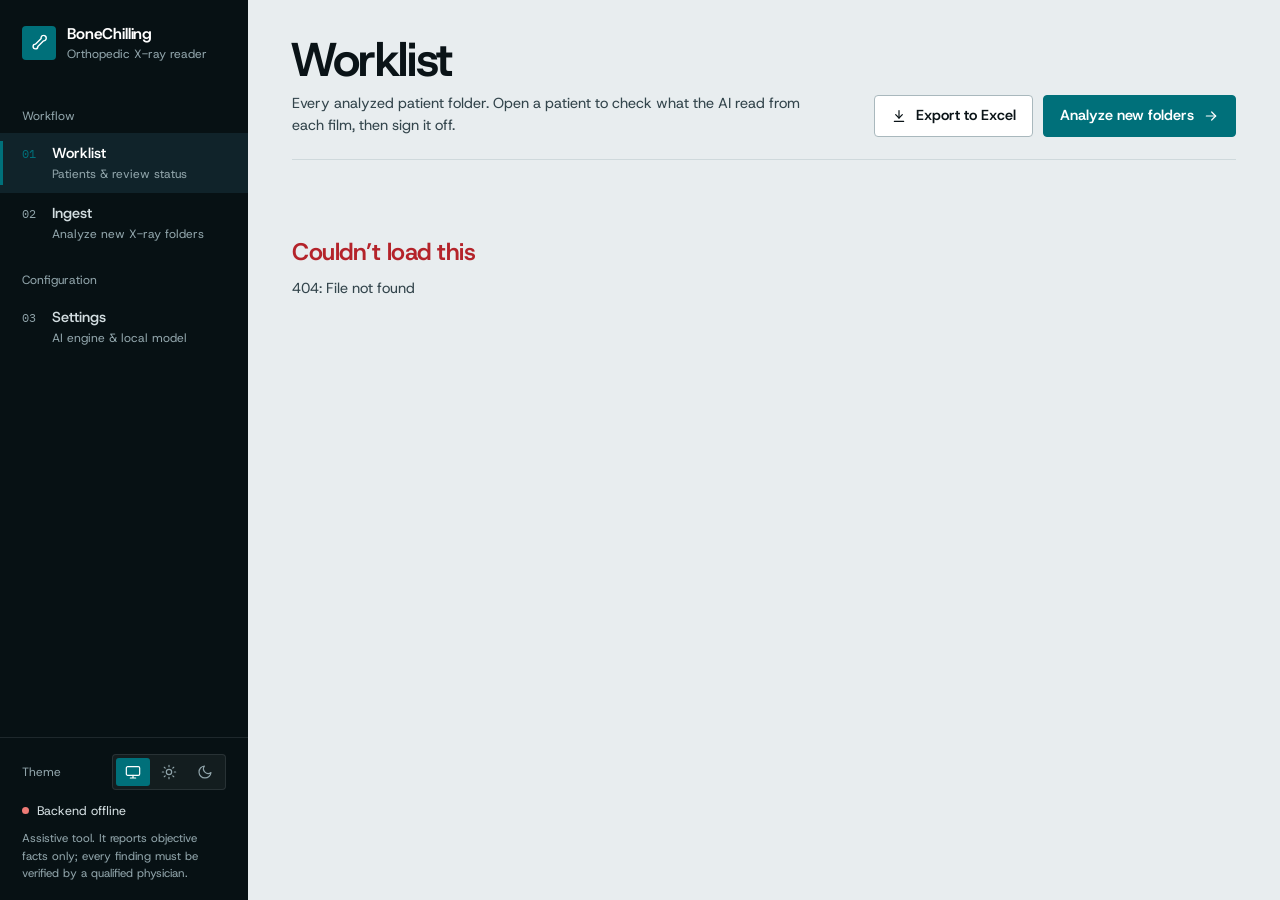
==== commit 4aa5c14b: "Add System / Light / Dark theme switch Switch in the sidebar footer and in Settings > Appearance (bo" ====
--- a/src/bonechiling/webui/index.html
+++ b/src/bonechiling/webui/index.html
@@ -4,6 +4,10 @@
   <meta charset="UTF-8" />
   <meta name="viewport" content="width=device-width, initial-scale=1.0" />
   <title>BoneChilling — Orthopedic X-ray Reader</title>
+  <script>
+    // Apply the saved theme before first paint (no flash of the wrong theme).
+    try { var t = localStorage.getItem("bc_theme"); if (t === "light" || t === "dark") document.documentElement.dataset.theme = t; } catch (e) {}
+  </script>
   <link rel="preload" href="fonts/host-grotesk-400_700-normal.woff2" as="font" type="font/woff2" crossorigin />
   <link rel="stylesheet" href="styles.css" />
 </head>
@@ -39,6 +43,7 @@
       </nav>
 
       <div class="sidebar-foot">
+        <div class="foot-row"><span class="lbl">Theme</span><div class="theme-switch" id="themeSwitch" role="radiogroup" aria-label="Theme"></div></div>
         <div id="conn" class="conn"><span class="dot"></span><span class="conn-text">Connecting…</span></div>
         <p class="disclaimer">
           Assistive tool. It reports objective facts only; every finding must be verified by a qualified physician.
--- a/src/bonechiling/webui/styles.css
+++ b/src/bonechiling/webui/styles.css
@@ -19,16 +19,16 @@
 /* Palette roles: ground = lightbox glass, ink = film base, accent = film-base teal (rare),
    curtain = darkroom. Status hues are semantic only. */
 :root {
-  --ground: #edf0ef; --surface: #fafbfa; --surface-2: #f3f5f4; --surface-3: #e6eae9;
-  --line: #d5dcdb; --line-strong: #bcc6c5;
-  --ink: #0f1a1e; --ink-2: #3e4d53; --muted: #5e6d73;
-  --accent: #0b6870; --accent-strong: #08555c; --accent-soft: #dcecec; --on-accent: #ffffff;
-  --ok: #2f6b3a; --ok-soft: #e2eee3; --warn: #8a5a00; --warn-soft: #f6ebd3;
-  --err: #a3262a; --err-soft: #f6e0df;
-  --curtain: #0d1719; --curtain-2: #16232a; --curtain-line: rgba(195,206,209,.12);
-  --curtain-text: #c3ced1; --curtain-muted: #8a9ba0;
-  --film: #121c20; --film-text: #d7e0e2; --film-muted: #8fa0a5;
-
+  --ground: #e8edef; --surface: #ffffff; --surface-2: #f3f6f7; --surface-3: #e2e9eb;
+  --line: #cfd9dc; --line-strong: #a9b8bd;
+  --ink: #0a1317; --ink-2: #33454c; --muted: #566870;
+  --accent: #00707a; --accent-strong: #00555d; --accent-soft: #d3eef0; --on-accent: #ffffff;
+  --glow: #18c8d4;
+  --ok: #1d7a3a; --ok-soft: #dcf2e3; --warn: #9a5b00; --warn-soft: #fbedcf;
+  --err: #b4232a; --err-soft: #fbe1df;
+  --curtain: #071114; --curtain-2: #10232a; --curtain-line: rgba(195,206,209,.12);
+  --curtain-text: #d2dde0; --curtain-muted: #8fa3a9;
+  --film: #05090b; --film-text: #e6eef0; --film-muted: #93a6ac;
   --f-text: "Host Grotesk", "Segoe UI", system-ui, sans-serif;
   --f-mono: "Plex Mono", ui-monospace, Consolas, monospace;
   --t-xl: clamp(2rem, 1.2rem + 2.2vw, 3.25rem);
@@ -41,15 +41,27 @@
   --d-fast: 160ms; --d: 240ms; --d-slow: 320ms;
   --shadow-pop: 0 10px 28px rgba(15,26,30,.16);
 }
+:root[data-theme="dark"] {
+    --ground: #05090b; --surface: #0c1417; --surface-2: #101b1f; --surface-3: #16242a;
+    --line: #22363d; --line-strong: #34505a;
+    --ink: #eef4f5; --ink-2: #c2d0d4; --muted: #8fa3a9;
+    --accent: #2fd3dd; --accent-strong: #7be6ec; --accent-soft: rgba(47,211,221,.13); --on-accent: #021417;
+    --glow: #2fd3dd;
+    --ok: #5ad38a; --ok-soft: rgba(90,211,138,.14); --warn: #f2b84b; --warn-soft: rgba(242,184,75,.14);
+    --err: #ff7b72; --err-soft: rgba(255,123,114,.14);
+    --curtain: #020506; --curtain-2: #0c1a1f; --film: #000000;
+    --shadow-pop: 0 10px 28px rgba(0,0,0,.5);
+}
 @media (prefers-color-scheme: dark) {
-  :root {
-    --ground: #0a1013; --surface: #10181c; --surface-2: #141e23; --surface-3: #1b272d;
-    --line: #24333a; --line-strong: #33454d;
-    --ink: #e3eaeb; --ink-2: #b3c0c3; --muted: #84959a;
-    --accent: #5cb8c0; --accent-strong: #7ccbd2; --accent-soft: rgba(92,184,192,.14); --on-accent: #061012;
-    --ok: #6dbe7c; --ok-soft: rgba(109,190,124,.13); --warn: #d9a84a; --warn-soft: rgba(217,168,74,.13);
-    --err: #ee7b76; --err-soft: rgba(238,123,118,.13);
-    --curtain: #060b0d; --curtain-2: #111b20; --film: #060b0d;
+  :root:not([data-theme="light"]) {
+    --ground: #05090b; --surface: #0c1417; --surface-2: #101b1f; --surface-3: #16242a;
+    --line: #22363d; --line-strong: #34505a;
+    --ink: #eef4f5; --ink-2: #c2d0d4; --muted: #8fa3a9;
+    --accent: #2fd3dd; --accent-strong: #7be6ec; --accent-soft: rgba(47,211,221,.13); --on-accent: #021417;
+    --glow: #2fd3dd;
+    --ok: #5ad38a; --ok-soft: rgba(90,211,138,.14); --warn: #f2b84b; --warn-soft: rgba(242,184,75,.14);
+    --err: #ff7b72; --err-soft: rgba(255,123,114,.14);
+    --curtain: #020506; --curtain-2: #0c1a1f; --film: #000000;
     --shadow-pop: 0 10px 28px rgba(0,0,0,.5);
   }
 }
@@ -74,7 +86,7 @@
 .skip:focus { top: 12px; }
 
 /* ---------- shell ---------- */
-.shell { display: grid; grid-template-columns: 248px minmax(0, 1fr); min-height: 100vh; }
+.shell { display: grid; grid-template-columns: 248px minmax(0, 1fr); min-height: 100vh; background: linear-gradient(to right, var(--curtain) 248px, var(--ground) 248px); }
 .sidebar {
   background: var(--curtain); color: var(--curtain-text);
   display: flex; flex-direction: column; padding: 22px 0 18px;
@@ -229,30 +241,38 @@
 .empty.err .big { color: var(--err); }
 
 /* ---------- patient ---------- */
-.patient-head { display: grid; grid-template-columns: minmax(0, 1fr) auto; gap: 24px; align-items: end; padding-bottom: 22px; border-bottom: 1px solid var(--line); }
+.patient-head { padding-bottom: 22px; border-bottom: 1px solid var(--line); }
 .patient-head h1 { font-size: var(--t-xl); letter-spacing: -.03em; line-height: 1; font-weight: 650; margin-left: -.04em; text-wrap: balance; }
-.film-label { font-family: var(--f-mono); font-size: 12.5px; color: var(--ink-2); margin-top: 16px; display: flex; flex-wrap: wrap; gap: 6px 22px; }
+.film-label { font-family: var(--f-mono); font-size: 12.5px; color: var(--ink-2); margin-top: 16px; display: flex; flex-wrap: wrap; align-items: center; gap: 8px 22px; }
+.film-label .badge { font-family: var(--f-text); }
 .film-label b { color: var(--ink); font-weight: 500; }
-.patient-meta { display: flex; gap: 12px; align-items: center; margin-top: 12px; flex-wrap: wrap; }
-.folder { font-family: var(--f-mono); font-size: 11.5px; color: var(--muted); word-break: break-all; }
+.folder { font-family: var(--f-mono); font-size: 11.5px; color: var(--muted); word-break: break-all; margin-top: 8px; }
 
 .alert { display: flex; gap: 12px; align-items: flex-start; padding: 12px 16px; border-left: 3px solid var(--warn); background: var(--warn-soft); border-radius: 0 var(--r) var(--r) 0; font-size: var(--t-s); margin: 22px 0 0; }
 .alert svg { color: var(--warn); margin-top: 1px; }
 
 .two-col { display: grid; grid-template-columns: minmax(0, 1fr) 340px; gap: 28px; align-items: start; margin-top: 28px; }
 .side { position: sticky; top: 24px; }
+.section-title h2 + .muted { font-size: 13px; }
 .section-title { display: flex; align-items: baseline; justify-content: space-between; gap: 12px; margin-bottom: 14px; }
 .section-title h2 { font-size: var(--t-l); letter-spacing: -.02em; }
 .section-title .count { font-family: var(--f-mono); font-size: 13px; color: var(--muted); margin-left: 6px; font-weight: 400; letter-spacing: 0; }
 
 /* film = a radiograph clipped to the lightbox */
 .films { display: grid; grid-template-columns: repeat(auto-fill, minmax(290px, 1fr)); gap: 18px; }
-.film { background: var(--surface); border: 1px solid var(--line); border-radius: var(--r); overflow: hidden; }
-.film-top { background: var(--film); color: var(--film-text); padding: 16px 16px 18px; position: relative; min-height: 100px; display: flex; flex-direction: column; justify-content: space-between; }
-.film-top .clip { position: absolute; top: 0; left: 50%; width: 44px; height: 5px; transform: translateX(-50%); background: var(--film-muted); border-radius: 0 0 2px 2px; opacity: .55; }
-.film-top h4 { font-size: 17px; font-weight: 600; letter-spacing: -.01em; text-transform: capitalize; padding-right: 50px; }
-.film-top .views { display: flex; gap: 5px; flex-wrap: wrap; margin-top: 12px; color: var(--film-muted); font-size: 12px; }
-.marker { position: absolute; right: 14px; top: 14px; width: 34px; height: 34px; border: 2px solid var(--film-text); border-radius: 3px; display: grid; place-items: center; font-family: var(--f-mono); font-weight: 500; font-size: 18px; line-height: 1; }
+.film { background: var(--surface); border: 1px solid var(--line); border-radius: var(--r); overflow: hidden; display: flex; flex-direction: column; }
+.film-top { background: var(--film); color: var(--film-text); position: relative; }
+.film-img { display: block; width: 100%; aspect-ratio: 4 / 3; padding: 0; border: none; cursor: zoom-in; position: relative; overflow: hidden;
+  background: radial-gradient(ellipse at 50% 45%, color-mix(in srgb, var(--glow) 16%, #0b1418) 0%, #000 72%); }
+.film-img img { width: 100%; height: 100%; object-fit: contain; display: block; transition: transform var(--d-slow) var(--ease), filter var(--d-slow); }
+.film-img:hover img { transform: scale(1.035); filter: brightness(1.12); }
+.film-img .missing-msg { display: none; }
+.film-img.missing { cursor: default; display: grid; place-items: center; }
+.film-img.missing .missing-msg { display: block; color: var(--film-muted); font-size: 12.5px; padding: 0 20px; text-align: center; }
+.film-cap { padding: 12px 16px 16px; }
+.film-cap h4 { font-size: 17px; font-weight: 600; letter-spacing: -.01em; text-transform: capitalize; }
+.film-cap .views { display: flex; gap: 5px; flex-wrap: wrap; margin-top: 8px; color: var(--film-muted); font-size: 12px; }
+.marker { position: absolute; right: 12px; top: 12px; width: 34px; height: 34px; background: rgba(0,0,0,.55); color: #fff; border: 2px solid #fff; border-radius: 3px; display: grid; place-items: center; font-family: var(--f-mono); font-weight: 500; font-size: 18px; line-height: 1; }
 .marker.none { border-style: dashed; color: var(--film-muted); border-color: var(--film-muted); font-size: 13px; }
 .film-status { position: absolute; left: 0; right: 0; bottom: 0; height: 3px; background: var(--ok); }
 .film.has-error .film-status { background: var(--err); }
@@ -261,20 +281,19 @@
 .film-top + .film-sec { border-top: none; }
 .film-sec .k { font-size: 12px; color: var(--muted); margin-bottom: 3px; display: flex; align-items: center; justify-content: space-between; gap: 6px; }
 .film-sec ul { margin: 0; padding-left: 18px; }
-.film-foot { padding: 9px 16px; background: var(--surface-2); border-top: 1px solid var(--line); font-family: var(--f-mono); font-size: 11.5px; color: var(--muted); display: flex; justify-content: space-between; gap: 8px; }
+.film-foot { margin-top: auto; padding: 9px 16px; background: var(--surface-2); border-top: 1px solid var(--line); font-family: var(--f-mono); font-size: 11.5px; color: var(--muted); display: flex; justify-content: space-between; gap: 8px; }
 .film-foot span:first-child { overflow: hidden; text-overflow: ellipsis; white-space: nowrap; }
 .film-err { color: var(--err); font-size: var(--t-s); display: flex; gap: 8px; }
 
 /* signature: films clip onto the lightbox in sequence, then backlight on */
 .films.clip-in .film { animation: clip-drop var(--d-slow) var(--ease) both; animation-delay: calc(var(--i, 0) * 70ms); }
-.films.clip-in .film-top { animation: backlight 560ms var(--ease) both; animation-delay: calc(var(--i, 0) * 70ms + 120ms); }
+.films.clip-in .film-img { animation: backlight 560ms var(--ease) both; animation-delay: calc(var(--i, 0) * 70ms + 120ms); }
 @keyframes clip-drop { from { transform: translateY(-6px); opacity: 0; } to { transform: none; opacity: 1; } }
 @keyframes backlight { from { filter: brightness(.35); } 60% { filter: brightness(1.3); } to { filter: none; } }
 
-.hw-list { list-style: none; margin: 0; padding: 0; counter-reset: hw; }
-.hw-list li { counter-increment: hw; display: grid; grid-template-columns: 28px 1fr; padding: 10px 0; border-bottom: 1px solid var(--line); }
-.hw-list li:last-child { border-bottom: none; }
-.hw-list li::before { content: counter(hw, decimal-leading-zero); font-family: var(--f-mono); font-size: 11.5px; color: var(--muted); padding-top: 2px; }
+.hw-strip { display: flex; flex-wrap: wrap; gap: 10px; margin: 0 0 26px; padding: 0; list-style: none; }
+.hw-strip li { display: flex; gap: 10px; align-items: baseline; padding: 10px 14px; background: var(--surface); border: 1px solid var(--line); border-left: 3px solid var(--accent); border-radius: var(--r); font-size: 14px; }
+.hw-strip .none { color: var(--muted); border-left-color: var(--line-strong); }
 
 /* ---------- ingest ---------- */
 .steps { display: grid; grid-template-columns: repeat(3, minmax(0, 1fr)); border-top: 1px solid var(--line); border-bottom: 1px solid var(--line); margin-bottom: 28px; }
@@ -316,7 +335,75 @@
 .note { display: flex; gap: 10px; padding: 11px 14px; border-left: 3px solid var(--accent); background: var(--accent-soft); border-radius: 0 var(--r) var(--r) 0; font-size: var(--t-s); margin-top: 14px; }
 .note svg { color: var(--accent); width: 16px; height: 16px; margin-top: 1px; }
 .note.warn { border-left-color: var(--warn); background: var(--warn-soft); } .note.warn svg { color: var(--warn); }
+.note.err { border-left-color: var(--err); background: var(--err-soft); } .note.err svg { color: var(--err); }
+.model-info { margin-top: 10px; font-size: var(--t-s); display: grid; gap: 4px; }
+.mi-row { display: flex; gap: 10px; align-items: center; flex-wrap: wrap; }
+.mi-id { color: var(--ink); font-weight: 500; }
+.linkbtn { border: none; background: none; padding: 0; font: inherit; font-family: var(--f-mono); color: var(--accent); text-decoration: underline; cursor: pointer; }
 .status-msg { margin-top: 14px; display: flex; gap: 10px; align-items: center; flex-wrap: wrap; font-size: var(--t-s); color: var(--ink-2); }
+
+/* ---------- corrections ---------- */
+.btn.sm { padding: 5px 11px; font-size: 13px; }
+.btn.danger { background: var(--err); border-color: var(--err); color: #fff; }
+.btn.danger::after { background: #7d1c1f; }
+.fix-list { display: grid; gap: 8px; }
+.fix { text-align: left; background: var(--surface); border: 1px solid var(--line); border-radius: var(--r); padding: 10px 12px; cursor: pointer; font: inherit; color: var(--ink); display: grid; gap: 2px; transition: border-color var(--d-fast), transform var(--d) var(--ease); }
+.fix b { font-weight: 600; display: flex; gap: 8px; align-items: center; }
+.fix small { color: var(--muted); font-size: 12.5px; }
+.fix:hover { border-color: var(--ink); transform: translateX(3px); }
+.fix.danger b { color: var(--err); }
+.fix.danger:hover { border-color: var(--err); }
+.fix:disabled, .act:disabled { opacity: .5; cursor: default; transform: none; }
+.film-actions { display: flex; border-top: 1px solid var(--line); }
+.act { flex: 1; background: var(--surface); border: none; padding: 9px 0; font: inherit; font-size: 13px; color: var(--ink-2); cursor: pointer; transition: background var(--d-fast), color var(--d-fast); }
+.act + .act { border-left: 1px solid var(--line); }
+.act:hover { background: var(--surface-3); color: var(--ink); }
+.act.danger:hover { background: var(--err-soft); color: var(--err); }
+.re-strip { margin-top: 22px; padding: 12px 16px; border: 1px solid var(--line); border-left: 3px solid var(--accent); background: var(--surface); border-radius: 0 var(--r) var(--r) 0; }
+.re-top { display: flex; gap: 12px; align-items: center; flex-wrap: wrap; font-size: var(--t-s); }
+.re-top .btn { margin-left: auto; }
+.re-strip .progress { margin: 10px 0 0; }
+.modal-back { position: fixed; inset: 0; background: rgba(6,11,13,.55); display: grid; place-items: center; z-index: 80; padding: 16px; animation: rise var(--d) var(--ease) both; }
+.modal { background: var(--surface); border-radius: var(--r); max-width: 460px; width: 100%; padding: 22px 24px 20px; box-shadow: var(--shadow-pop); }
+.modal h3 { font-size: 18px; letter-spacing: -.01em; }
+.modal-body { color: var(--ink-2); font-size: 14px; margin-top: 8px; }
+.modal-body p { margin: 0 0 8px; }
+.modal .btn-row { justify-content: flex-end; }
+
+/* ---------- folder / viewer / key ---------- */
+.folder-row { display: flex; gap: 12px; align-items: center; flex-wrap: wrap; margin-top: 8px; }
+.folder-row .folder { margin-top: 0; }
+.viewer { position: fixed; inset: 0; z-index: 90; background: #000; display: grid; grid-template-rows: auto 1fr; animation: rise var(--d) var(--ease) both; }
+.viewer-bar { display: flex; gap: 12px; align-items: center; padding: 10px 14px; color: #e6eef0; border-bottom: 1px solid #1c2a30; }
+.viewer-cap { flex: 1; display: flex; gap: 12px; align-items: baseline; flex-wrap: wrap; font-size: 14px; }
+.viewer-cap .muted { color: #93a6ac; }
+.viewer-stage { position: relative; display: grid; grid-template-columns: 56px 1fr 56px; align-items: center; min-height: 0; overflow: auto;
+  background: radial-gradient(ellipse at 50% 50%, #0f2228 0%, #000 70%); }
+.viewer-stage img { max-width: 100%; max-height: calc(100vh - 70px); margin: auto; object-fit: contain; cursor: zoom-in; }
+.viewer-stage img.zoom { max-width: none; max-height: none; cursor: zoom-out; }
+.vbtn { background: rgba(255,255,255,.06); border: 1px solid rgba(255,255,255,.14); color: #fff; width: 40px; height: 40px; border-radius: var(--r); display: grid; place-items: center; cursor: pointer; }
+.vbtn:hover { background: rgba(255,255,255,.16); }
+.vnav { margin: 0 8px; }
+.key-field { position: relative; }
+.key-field input { padding-right: 46px; font-family: var(--f-mono); font-size: 13px; }
+.key-field .eye { position: absolute; right: 4px; top: 50%; transform: translateY(-50%); width: 36px; height: 32px; border: none; background: none; color: var(--muted); cursor: pointer; display: grid; place-items: center; border-radius: var(--r); }
+.key-field .eye:hover { color: var(--ink); background: var(--surface-3); }
+
+/* ---------- theme switch ---------- */
+:root { color-scheme: light; }
+:root[data-theme="dark"] { color-scheme: dark; }
+@media (prefers-color-scheme: dark) { :root:not([data-theme="light"]) { color-scheme: dark; } }
+.theme-switch { display: inline-flex; padding: 3px; gap: 2px; border-radius: var(--r); background: rgba(255,255,255,.05); border: 1px solid var(--curtain-line); }
+.theme-switch button { display: grid; place-items: center; width: 34px; height: 28px; border: none; border-radius: 3px; background: none; color: var(--curtain-muted); cursor: pointer; transition: background var(--d-fast), color var(--d-fast); }
+.theme-switch button svg { width: 16px; height: 16px; }
+.theme-switch button:hover { color: #fff; }
+.theme-switch button[aria-checked="true"] { background: var(--accent); color: var(--on-accent); }
+.foot-row { display: flex; align-items: center; justify-content: space-between; gap: 10px; margin-bottom: 12px; }
+.foot-row .lbl { font-size: 12px; color: var(--curtain-muted); }
+.theme-switch.on-surface { background: var(--surface-3); border-color: var(--line); }
+.theme-switch.on-surface button { color: var(--muted); width: auto; padding: 0 12px; gap: 6px; display: inline-flex; align-items: center; font: inherit; font-size: 13px; }
+.theme-switch.on-surface button:hover { color: var(--ink); }
+.theme-switch.on-surface button[aria-checked="true"] { color: var(--on-accent); }
 
 /* ---------- toasts ---------- */
 #toasts { position: fixed; right: 20px; bottom: 20px; display: flex; flex-direction: column; gap: 8px; z-index: 50; }
@@ -341,6 +428,7 @@
 @media (max-width: 1120px) {
   .two-col { grid-template-columns: 1fr; }
   .side { position: static; }
+  .shell { background: none; }
   .set-section { grid-template-columns: 40px minmax(0, 1fr); }
   .set-section > :last-child { grid-column: 2; }
   .index-head, .index-row { grid-template-columns: minmax(0, 2.4fr) .5fr 1.2fr 24px; }
